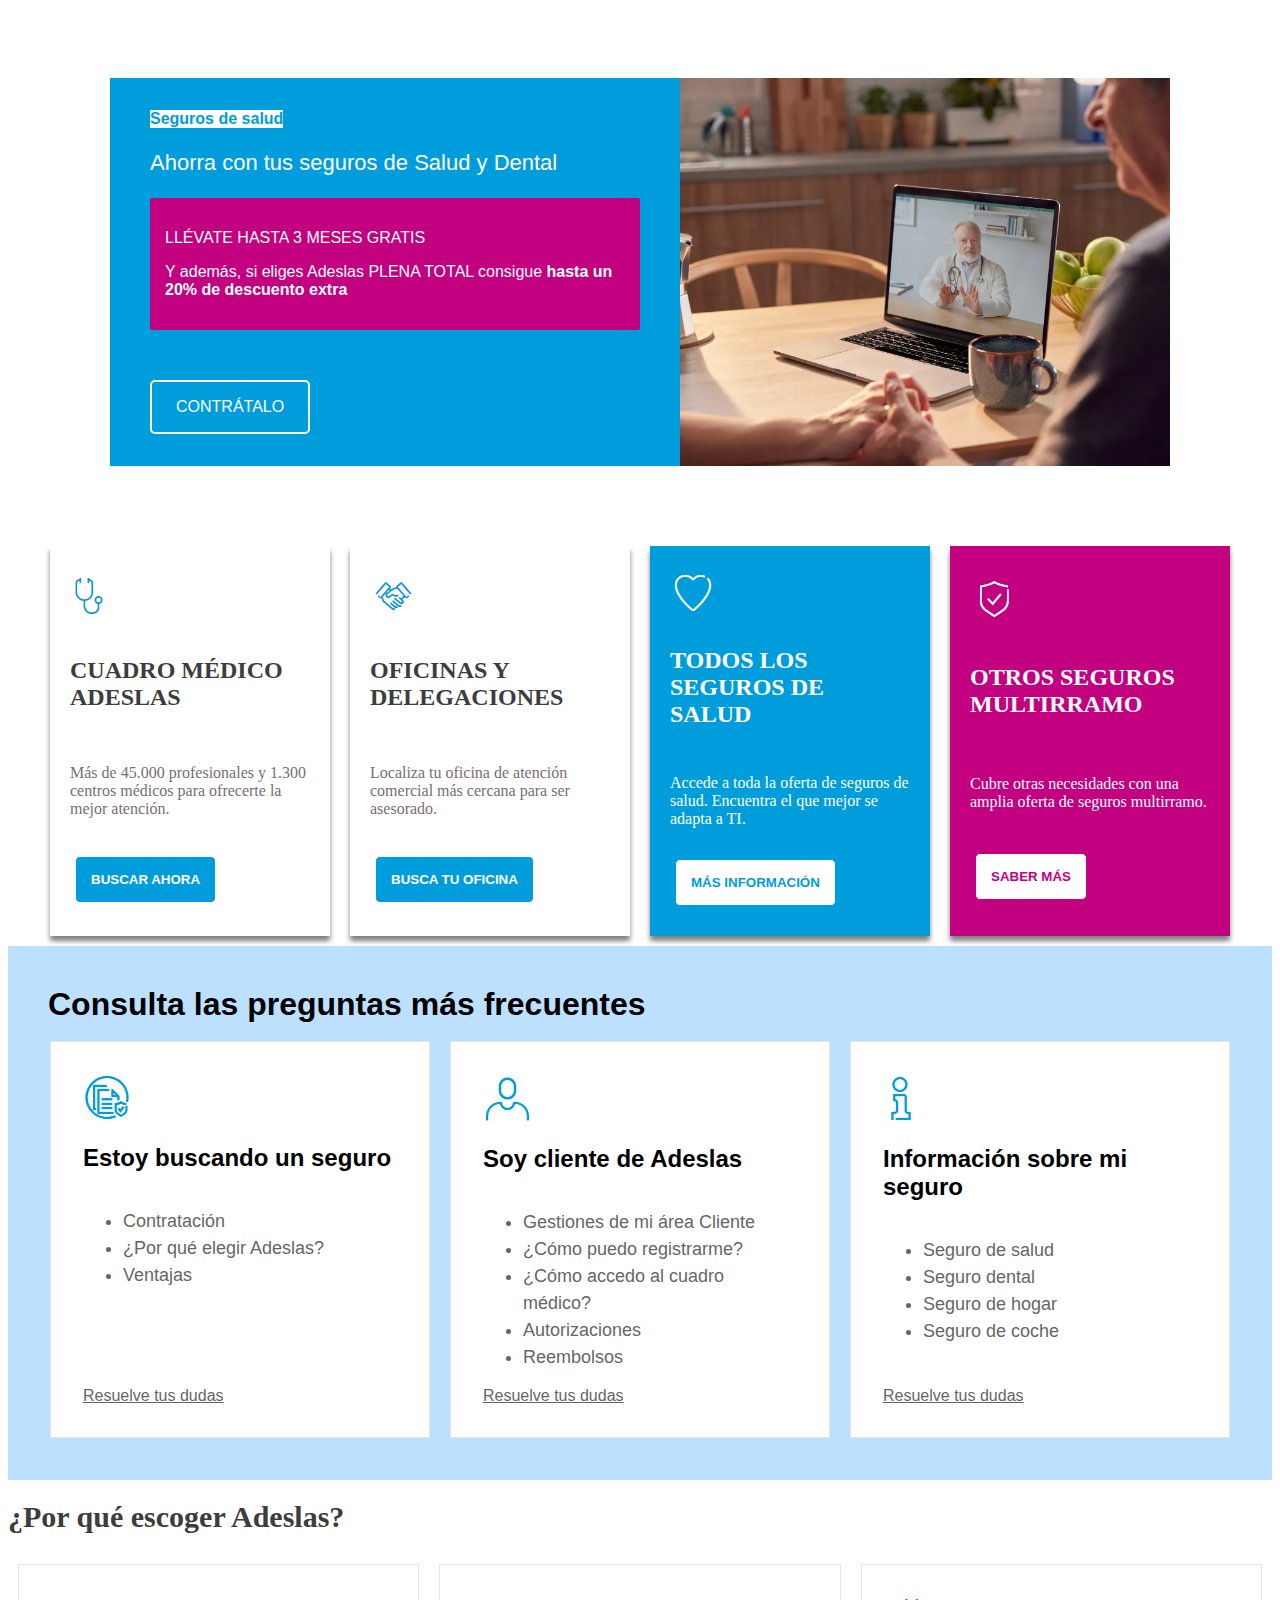
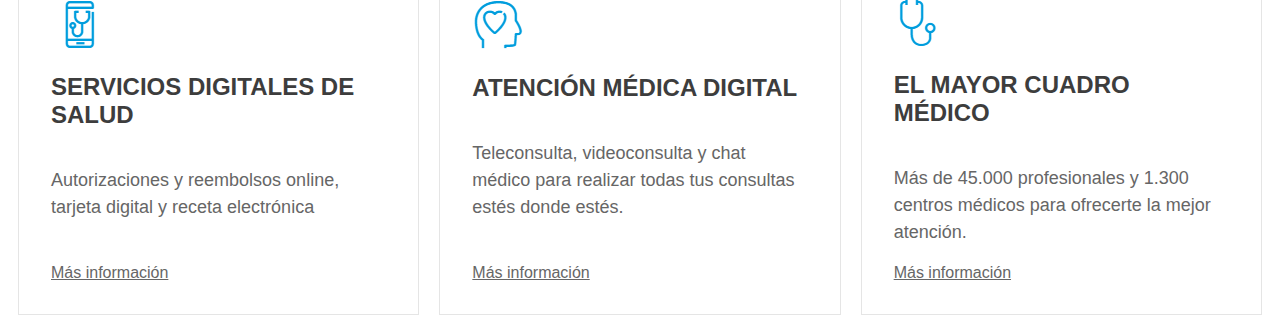
==== index.html @ 814f3ad1 "added slide made by Laura" ====
<!DOCTYPE html>
<html lang="en">
<head>
    <meta charset="UTF-8">
    <meta name="viewport" content="width=device-width, initial-scale=1.0">
    <link rel="stylesheet" href="/scss/main.css">
    <title>Services</title>
</head>
<body>

    <div class="c-promo">

        <div class="c-promo__content g--bg-base">
            <h1 class="c-promo__title g--bg-principal">Seguros de salud</h1>
            <p class="c-promo__subtitle">Ahorra con tus seguros de Salud y Dental</p>

            <div class="c-promo__text">
                <p>LLÉVATE HASTA 3 MESES GRATIS</p>
                <p>Y además, si eliges Adeslas PLENA TOTAL consigue <strong>hasta un 20% de descuento extra</strong></p>
            </div>

            <a href="" class="c-button g--bg--base">CONTRÁTALO</a>
        </div>

        <div class="c-promo__image">
            <img class="c-promo__image-img" src="./assets/adeslas.jpg" alt="Promoción" >
        </div>
    </div>

    <div class="l-flex l-flex--wrap l-flex--justify-content-center">
        <div class="c-card-service">
            <img class="c-card-service__img" src="images/nurse.png">
            <h2 class="c-card-service__title c-card-service__title--color-dark">CUADRO MÉDICO ADESLAS</h2>
            <p class="c-card-service__body c-card-service__body--color-dark">Más de 45.000 profesionales y 1.300 centros médicos para ofrecerte la mejor atención.</p>
            <button class="c-card-service__button c-card-service__button--backgroundColor-blue c-card-service__button--color-white">BUSCAR AHORA</button>
        </div>
        <div class="c-card-service">
            <img class="c-card-service__img" src="images/handshake.png">
            <h2 class="c-card-service__title c-card-service__title--color-dark">OFICINAS Y DELEGACIONES</h2>
            <p class="c-card-service__body c-card-service__body--color-dark">Localiza tu oficina de atención comercial más cercana para ser asesorado.</p>
            <button class="c-card-service__button c-card-service__button--backgroundColor-blue c-card-service__button--color-white">BUSCA TU OFICINA</button>
        </div>
        <div class="c-card-service c-card-service--backgoundColor-blue">
            <img class="c-card-service__img" src="images/heart.png">
            <h2 class="c-card-service__title c-card-service__title--color-white">TODOS LOS SEGUROS DE SALUD</h2>
            <p class="c-card-service__body c-card-service__body--color-white">Accede a toda la oferta de seguros de salud. Encuentra el que mejor se adapta a TI.</p>
            <button class="c-card-service__button c-card-service__button--backgroundColor-white c-card-service__button--color-blue">MÁS INFORMACIÓN</button>
        </div>
        <div class="c-card-service c-card-service--backgroundColor-pink">
            <img class="c-card-service__img" src="images/check.png">
            <h2 class="c-card-service__title c-card-service__title--color-white">OTROS SEGUROS MULTIRRAMO</h2>
            <p class="c-card-service__body c-card-service__body--color-white">Cubre otras necesidades con una amplia oferta de seguros multirramo.</p>
            <button class="c-card-service__button c-card-service__button--backgroundColor-white c-card-service__button--color-pink">SABER MÁS</button>
        </div>
    </div>

    <section class=" g--bg-color-blue  g--padding-9">

        <h1 class="c-title g--margin-3">Consulta las preguntas más frecuentes</h1>

        <div class="l-columns l-columns--3" >
            <div class="c-card">

                <div class="c-card__header">
                    <img class="c-img" src="./icons/icon-question1.png" alt="">
                    <h2 class="c-title">Estoy buscando un seguro</h2>
                </div>

                <div class="c-card__content">
                    <div>
                        <ul>
                            <li class="c-text">Contratación</li>
                            <li class="c-text">¿Por qué elegir Adeslas?</li>
                            <li class="c-text">Ventajas</li>
                        </ul>
                    </div>
                </div>

                <div class="c-card__footer">
                    <a href="" class="c-link">Resuelve tus dudas</a>
                </div>
            </div>

            <div class="c-card">

                <div class="c-card__header">
                    <img  class="c-img" src="./icons/icon-question2.png" alt="">
                    <h2 class="c-title">Soy cliente de Adeslas</h2>
                </div>

                <div class="c-card__content">
                    <div>
                        <ul>
                            <li class="c-text">Gestiones de mi área Cliente</li>
                            <li class="c-text">¿Cómo puedo registrarme?</li>
                            <li class="c-text">¿Cómo accedo al cuadro médico?</li>
                            <li class="c-text">Autorizaciones</li>
                            <li class="c-text">Reembolsos</li>
                        </ul>
                    </div>
                </div>

                <div class="c-card__footer">
                    <a href="" class="c-link">Resuelve tus dudas</a>
                </div>

            </div>

            <div class="c-card">

                <div class="c-card__header">
                    <img class="c-img" src="./icons/icon-question3.png" alt="">
                    <h2 class="c-title">Información sobre mi seguro</h2>
                </div>

                <div class="c-card__content">
                    <div>
                        <ul>
                            <li class="c-text">Seguro de salud</li>
                            <li class="c-text">Seguro dental</li>
                            <li class="c-text">Seguro de hogar</li>
                            <li class="c-text">Seguro de coche</li>
                        </ul>
                    </div>
                </div>

                <div class="c-card__footer">
                    <a href="" class="c-link">Resuelve tus dudas</a>
                </div>
            </div>
        </div>
    </section>
        <section>
            <h1 class="c-title--big g--title-color">¿Por qué escoger Adeslas?</h1>
            <div class="l-columns l-columns--3">
                <div class="c-card">
                    <div class="c-card__header">
                        <img src="./icons/1.png">
                        <h2 class="c-img g--text-uppercase g--title-color">Servicios digitales de salud</h2>
                    </div>
                    <div class="c-card__content">
                        <p class="c-text">Autorizaciones y reembolsos online, tarjeta digital y receta electrónica</p>
                    </div>
                    <div class="c-card__footer">
                        <a class="c-link">Más información</a>
                    </div>
                </div>

                <div class="c-card">
                    <div class="c-card__header">
                        <img src="./icons/2.png">
                        <h2 class="c-img g--text-uppercase g--title-color">ATENCIÓN MÉDICA DIGITAL</h2>
                    </div>
                    <div class="c-card__content">
                        <p class="c-text">Teleconsulta, videoconsulta y chat médico para realizar todas tus consultas estés donde estés.</p>
                    </div>
                    <div class="c-card__footer">
                        <a class="c-link">Más información</a>
                    </div>
                </div>


                <div class="c-card">
                    <div class="c-card__header">
                        <img src="./icons/3.png">
                        <h2 class="c-img g--text-uppercase g--title-color">EL MAYOR CUADRO MÉDICO</h2>
                    </div>
                    <div class="c-card__content">
                        <p class="c-text">Más de 45.000 profesionales y 1.300 centros médicos para ofrecerte la mejor atención.</p>
                    </div>
                    <div class="c-card__footer">
                        <a class="c-link">Más información</a>
                    </div>
                </div>
            </div>
        </section>
</body>
</html>
---- scss/main.css ----
:root {
  --color-pink: #c30080;
  --color-blue: #009ddd;
  --color-light: #ffffff;
  --color-azul: #009ddd;
  --color-blanco: #FFFFFF;
  --color-fucsia:#c30080;
  --color-text-body: #796e70;
  --color-text-title: #3d3d3d;
  --color-title-dark: #3d3d3d;
  --color-border-card: #778899;
  --color-text-dark: #666666;
  --color-blue-back: #bce0fd;
  --color-white: #FFFFFF;
  --font-stack: "Open Sans", sans-serif;
  --font-size-1: 18px;
  --font-size-2: 24px;
  --font-size-3: 30px;
}

.l-flex {
  display: flex;
}
.l-flex--direction-row {
  flex-direction: row;
}
.l-flex--direction-colum {
  flex-direction: column;
}
.l-flex--wrap {
  flex-wrap: wrap;
}
.l-flex--justify-content-start {
  justify-content: flex-start;
}
.l-flex--justify-content-end {
  justify-content: flex-end;
}
.l-flex--justify-content-center {
  justify-content: center;
}
.l-flex--justify-content-space-between {
  justify-content: space-between;
}
.l-flex--justify-content-space-around {
  justify-content: space-around;
}
.l-flex--justify-content-space-evenly {
  justify-content: space-evenly;
}
.l-flex--align-content-start {
  align-content: flex-start;
}
.l-flex--align-content-end {
  align-content: flex-end;
}
.l-flex--align-content-center {
  align-content: center;
}
.l-flex--align-content-stretch {
  align-content: stretch;
}
.l-flex--align-content-space-between {
  align-content: space-between;
}
.l-flex--align-content-space-around {
  align-content: space-around;
}
.l-flex--align-items-start {
  align-items: self-start;
}
.l-flex--align-items-end {
  align-items: flex-end;
}
.l-flex--align-items-center {
  align-items: center;
}
.l-flex--align-items-stretch {
  align-items: stretch;
}
.l-flex--align-items-baseline {
  align-items: baseline;
}

.l-card {
  font-family: Arial, Helvetica, sans-serif;
  display: flex;
  flex-direction: row;
  align-items: center;
}

.l-columns {
  display: grid;
  grid-template-columns: repeat(1, 1fr);
}
.l-columns--1 {
  grid-template-columns: repeat(1, 1fr);
}
.l-columns--2 {
  grid-template-columns: repeat(2, 1fr);
}
.l-columns--3 {
  grid-template-columns: repeat(3, 1fr);
}
.l-columns--4 {
  grid-template-columns: repeat(4, 1fr);
}

.l-position-fixed {
  position: fixed;
}

.l-position-absolute {
  position: absolute;
}

.l-position-sticky {
  position: sticky;
}

.l-position-relative {
  position: relative;
}

.c-card-service {
  display: grid;
  align-items: center;
  border: 1px var(--color-border-card);
  box-shadow: 0px 5px 5px 0px rgba(0, 0, 0, 0.5);
  width: 240px;
  height: 350px;
  margin: 10px;
  padding: 20px;
}
.c-card-service--backgoundColor-blue {
  background-color: var(--color-blue);
}
.c-card-service--backgoundColor-blue {
  background-color: var(--color-blue);
}
.c-card-service--backgroundColor-pink {
  background-color: var(--color-pink);
}
.c-card-service__title {
  font-weight: bold;
  color: var(--color-text-title);
}
.c-card-service__title--color-dark {
  color: var(--color-text-title);
}
.c-card-service__body {
  color: var(--color-text-body);
}
.c-card-service__body--color-dark {
  color: var(--color-text-body);
}
.c-card-service__title--color-white {
  color: var(--color-light);
}
.c-card-service__body--color-white {
  color: var(--color-light);
}
.c-card-service__button {
  width: fit-content;
  font-weight: bold;
  padding: 15px;
  margin: 5px;
  border-radius: 5px;
  border: 1px solid;
}
.c-card-service__button:hover {
  cursor: pointer;
}
.c-card-service__button--backgroundColor-blue {
  background-color: var(--color-blue);
}
.c-card-service__button--backgroundColor-white {
  background-color: var(--color-light);
}
.c-card-service__button--color-white {
  color: var(--color-light);
}
.c-card-service__button--color-blue {
  color: var(--color-blue);
}
.c-card-service__button--color-blue:hover {
  background-color: var(--color-blue);
  color: var(--color-light);
  border-color: var(--color-light);
}
.c-card-service__button--color-pink {
  color: var(--color-pink);
}
.c-card-service__button--color-pink:hover {
  background-color: var(--color-pink);
  color: var(--color-light);
  border-color: var(--color-light);
}

.c-card {
  background-color: var(--color-white);
  font-family: var(--font-stack);
  border: rgba(0, 0, 0, 0.1) solid 1px;
  padding: 32px;
  margin: 10px;
  display: grid;
  grid-template-rows: auto 1fr auto;
}

.c-link {
  text-decoration: underline;
  color: var(--color-text-dark);
}

.c-text {
  color: var(--color-text-dark);
  font-size: var(--font-size-1);
  line-height: 1.5;
}

.c-title {
  font-family: var(--font-stack);
}
.c-title--big {
  font-size: var(--font-size-3);
}

.c-promo {
  font-family: "Roboto", sans-serif;
  display: flex;
  max-width: 1200px;
  padding: 70px;
  margin: 0 auto;
  font-size: 16px;
  box-sizing: border-box;
}
.c-promo__content {
  flex: 1;
  padding: 32px 40px;
  color: var(--color-blanco);
}
.c-promo__title {
  font-size: 16px;
  color: var(--color-azul);
  margin-top: 0;
  width: fit-content;
}
.c-promo__subtitle {
  font-size: 22px;
}
.c-promo__text {
  background-color: #c30080;
  padding: 15px;
  border-radius: 2px;
  margin-bottom: 50px;
  width: fit-content;
}
.c-promo__image {
  flex: 1;
}
.c-promo__image-img {
  max-width: 100%;
  height: 100%;
  object-fit: cover;
}

.c-button {
  padding: 16px 24px;
  border-radius: 5px;
  text-decoration: none;
  display: inline-block;
  width: fit-content;
  border: 2px solid var(--color-blanco);
  color: var(--color-blanco);
}
.c-button:hover {
  background-color: var(--color-blanco);
  color: var(--color-azul);
}

.g--padding-0 {
  padding: 0px;
}

.g--padding-1 {
  padding: 4px;
}

.g--padding-2 {
  padding: 6x;
}

.g--padding-3 {
  padding: 8px;
}

.g--padding-4 {
  padding: 10px;
}

.g--padding-5 {
  padding: 12px;
}

.g--padding-6 {
  padding: 16px;
}

.g--padding-7 {
  padding: 20px;
}

.g--padding-8 {
  padding: 24px;
}

.g--padding-9 {
  padding: 32px;
}

.g--padding-10 {
  padding: 40px;
}

.g--padding-11 {
  padding: 48px;
}

.g--padding-12 {
  padding: 64px;
}

.g--padding-13 {
  padding: 80px;
}

.g--padding-14 {
  padding: 96px;
}

.g--padding-15 {
  padding: 128px;
}

.g--padding-16 {
  padding: 160px;
}

.g--padding-17 {
  padding: 192px;
}

.g--padding-18 {
  padding: 224px;
}

.g--padding-19 {
  padding: 256px;
}

.g--padding-20 {
  padding: 320px;
}

.g--padding-21 {
  padding: 480px;
}

.g--padding-22 {
  padding: 640px;
}

.g--padding-vertical-0 {
  padding-top: 0px;
  padding-bottom: 0px;
}

.g--padding-vertical-1 {
  padding-top: 4px;
  padding-bottom: 4px;
}

.g--padding-vertical-2 {
  padding-top: 6x;
  padding-bottom: 6x;
}

.g--padding-vertical-3 {
  padding-top: 8px;
  padding-bottom: 8px;
}

.g--padding-vertical-4 {
  padding-top: 10px;
  padding-bottom: 10px;
}

.g--padding-vertical-5 {
  padding-top: 12px;
  padding-bottom: 12px;
}

.g--padding-vertical-6 {
  padding-top: 16px;
  padding-bottom: 16px;
}

.g--padding-vertical-7 {
  padding-top: 20px;
  padding-bottom: 20px;
}

.g--padding-vertical-8 {
  padding-top: 24px;
  padding-bottom: 24px;
}

.g--padding-vertical-9 {
  padding-top: 32px;
  padding-bottom: 32px;
}

.g--padding-vertical-10 {
  padding-top: 40px;
  padding-bottom: 40px;
}

.g--padding-vertical-11 {
  padding-top: 48px;
  padding-bottom: 48px;
}

.g--padding-vertical-12 {
  padding-top: 64px;
  padding-bottom: 64px;
}

.g--padding-vertical-13 {
  padding-top: 80px;
  padding-bottom: 80px;
}

.g--padding-vertical-14 {
  padding-top: 96px;
  padding-bottom: 96px;
}

.g--padding-vertical-15 {
  padding-top: 128px;
  padding-bottom: 128px;
}

.g--padding-vertical-16 {
  padding-top: 160px;
  padding-bottom: 160px;
}

.g--padding-vertical-17 {
  padding-top: 192px;
  padding-bottom: 192px;
}

.g--padding-vertical-18 {
  padding-top: 224px;
  padding-bottom: 224px;
}

.g--padding-vertical-19 {
  padding-top: 256px;
  padding-bottom: 256px;
}

.g--padding-vertical-20 {
  padding-top: 320px;
  padding-bottom: 320px;
}

.g--padding-vertical-21 {
  padding-top: 480px;
  padding-bottom: 480px;
}

.g--padding-vertical-22 {
  padding-top: 640px;
  padding-bottom: 640px;
}

.g--padding-horizontal-0 {
  padding-left: 0px;
  padding-right: 0px;
}

.g--padding-horizontal-1 {
  padding-left: 4px;
  padding-right: 4px;
}

.g--padding-horizontal-2 {
  padding-left: 6x;
  padding-right: 6x;
}

.g--padding-horizontal-3 {
  padding-left: 8px;
  padding-right: 8px;
}

.g--padding-horizontal-4 {
  padding-left: 10px;
  padding-right: 10px;
}

.g--padding-horizontal-5 {
  padding-left: 12px;
  padding-right: 12px;
}

.g--padding-horizontal-6 {
  padding-left: 16px;
  padding-right: 16px;
}

.g--padding-horizontal-7 {
  padding-left: 20px;
  padding-right: 20px;
}

.g--padding-horizontal-8 {
  padding-left: 24px;
  padding-right: 24px;
}

.g--padding-horizontal-9 {
  padding-left: 32px;
  padding-right: 32px;
}

.g--padding-horizontal-10 {
  padding-left: 40px;
  padding-right: 40px;
}

.g--padding-horizontal-11 {
  padding-left: 48px;
  padding-right: 48px;
}

.g--padding-horizontal-12 {
  padding-left: 64px;
  padding-right: 64px;
}

.g--padding-horizontal-13 {
  padding-left: 80px;
  padding-right: 80px;
}

.g--padding-horizontal-14 {
  padding-left: 96px;
  padding-right: 96px;
}

.g--padding-horizontal-15 {
  padding-left: 128px;
  padding-right: 128px;
}

.g--padding-horizontal-16 {
  padding-left: 160px;
  padding-right: 160px;
}

.g--padding-horizontal-17 {
  padding-left: 192px;
  padding-right: 192px;
}

.g--padding-horizontal-18 {
  padding-left: 224px;
  padding-right: 224px;
}

.g--padding-horizontal-19 {
  padding-left: 256px;
  padding-right: 256px;
}

.g--padding-horizontal-20 {
  padding-left: 320px;
  padding-right: 320px;
}

.g--padding-horizontal-21 {
  padding-left: 480px;
  padding-right: 480px;
}

.g--padding-horizontal-22 {
  padding-left: 640px;
  padding-right: 640px;
}

.g--padding-left-0 {
  padding-left: 0px;
}

.g--padding-left-1 {
  padding-left: 4px;
}

.g--padding-left-2 {
  padding-left: 6x;
}

.g--padding-left-3 {
  padding-left: 8px;
}

.g--padding-left-4 {
  padding-left: 10px;
}

.g--padding-left-5 {
  padding-left: 12px;
}

.g--padding-left-6 {
  padding-left: 16px;
}

.g--padding-left-7 {
  padding-left: 20px;
}

.g--padding-left-8 {
  padding-left: 24px;
}

.g--padding-left-9 {
  padding-left: 32px;
}

.g--padding-left-10 {
  padding-left: 40px;
}

.g--padding-left-11 {
  padding-left: 48px;
}

.g--padding-left-12 {
  padding-left: 64px;
}

.g--padding-left-13 {
  padding-left: 80px;
}

.g--padding-left-14 {
  padding-left: 96px;
}

.g--padding-left-15 {
  padding-left: 128px;
}

.g--padding-left-16 {
  padding-left: 160px;
}

.g--padding-left-17 {
  padding-left: 192px;
}

.g--padding-left-18 {
  padding-left: 224px;
}

.g--padding-left-19 {
  padding-left: 256px;
}

.g--padding-left-20 {
  padding-left: 320px;
}

.g--padding-left-21 {
  padding-left: 480px;
}

.g--padding-left-22 {
  padding-left: 640px;
}

.g--padding-right-0 {
  padding-right: 0px;
}

.g--padding-right-1 {
  padding-right: 4px;
}

.g--padding-right-2 {
  padding-right: 6x;
}

.g--padding-right-3 {
  padding-right: 8px;
}

.g--padding-right-4 {
  padding-right: 10px;
}

.g--padding-right-5 {
  padding-right: 12px;
}

.g--padding-right-6 {
  padding-right: 16px;
}

.g--padding-right-7 {
  padding-right: 20px;
}

.g--padding-right-8 {
  padding-right: 24px;
}

.g--padding-right-9 {
  padding-right: 32px;
}

.g--padding-right-10 {
  padding-right: 40px;
}

.g--padding-right-11 {
  padding-right: 48px;
}

.g--padding-right-12 {
  padding-right: 64px;
}

.g--padding-right-13 {
  padding-right: 80px;
}

.g--padding-right-14 {
  padding-right: 96px;
}

.g--padding-right-15 {
  padding-right: 128px;
}

.g--padding-right-16 {
  padding-right: 160px;
}

.g--padding-right-17 {
  padding-right: 192px;
}

.g--padding-right-18 {
  padding-right: 224px;
}

.g--padding-right-19 {
  padding-right: 256px;
}

.g--padding-right-20 {
  padding-right: 320px;
}

.g--padding-right-21 {
  padding-right: 480px;
}

.g--padding-right-22 {
  padding-right: 640px;
}

.g--padding-top-0 {
  padding-top: 0px;
}

.g--padding-top-1 {
  padding-top: 4px;
}

.g--padding-top-2 {
  padding-top: 6x;
}

.g--padding-top-3 {
  padding-top: 8px;
}

.g--padding-top-4 {
  padding-top: 10px;
}

.g--padding-top-5 {
  padding-top: 12px;
}

.g--padding-top-6 {
  padding-top: 16px;
}

.g--padding-top-7 {
  padding-top: 20px;
}

.g--padding-top-8 {
  padding-top: 24px;
}

.g--padding-top-9 {
  padding-top: 32px;
}

.g--padding-top-10 {
  padding-top: 40px;
}

.g--padding-top-11 {
  padding-top: 48px;
}

.g--padding-top-12 {
  padding-top: 64px;
}

.g--padding-top-13 {
  padding-top: 80px;
}

.g--padding-top-14 {
  padding-top: 96px;
}

.g--padding-top-15 {
  padding-top: 128px;
}

.g--padding-top-16 {
  padding-top: 160px;
}

.g--padding-top-17 {
  padding-top: 192px;
}

.g--padding-top-18 {
  padding-top: 224px;
}

.g--padding-top-19 {
  padding-top: 256px;
}

.g--padding-top-20 {
  padding-top: 320px;
}

.g--padding-top-21 {
  padding-top: 480px;
}

.g--padding-top-22 {
  padding-top: 640px;
}

.g--padding-bottom-0 {
  padding-bottom: 0px;
}

.g--padding-bottom-1 {
  padding-bottom: 4px;
}

.g--padding-bottom-2 {
  padding-bottom: 6x;
}

.g--padding-bottom-3 {
  padding-bottom: 8px;
}

.g--padding-bottom-4 {
  padding-bottom: 10px;
}

.g--padding-bottom-5 {
  padding-bottom: 12px;
}

.g--padding-bottom-6 {
  padding-bottom: 16px;
}

.g--padding-bottom-7 {
  padding-bottom: 20px;
}

.g--padding-bottom-8 {
  padding-bottom: 24px;
}

.g--padding-bottom-9 {
  padding-bottom: 32px;
}

.g--padding-bottom-10 {
  padding-bottom: 40px;
}

.g--padding-bottom-11 {
  padding-bottom: 48px;
}

.g--padding-bottom-12 {
  padding-bottom: 64px;
}

.g--padding-bottom-13 {
  padding-bottom: 80px;
}

.g--padding-bottom-14 {
  padding-bottom: 96px;
}

.g--padding-bottom-15 {
  padding-bottom: 128px;
}

.g--padding-bottom-16 {
  padding-bottom: 160px;
}

.g--padding-bottom-17 {
  padding-bottom: 192px;
}

.g--padding-bottom-18 {
  padding-bottom: 224px;
}

.g--padding-bottom-19 {
  padding-bottom: 256px;
}

.g--padding-bottom-20 {
  padding-bottom: 320px;
}

.g--padding-bottom-21 {
  padding-bottom: 480px;
}

.g--padding-bottom-22 {
  padding-bottom: 640px;
}

.g-margin-0 {
  margin: 0;
}

.g-margin-auto {
  margin: auto;
}

.g-margin-top-auto {
  margin-top: auto;
}

.g-margin-botton-auto {
  margin-bottom: auto;
}

.g-margin-left-auto {
  margin-left: auto;
}

.g-margin-rigth-auto {
  margin-right: auto;
}

.g--margin-0 {
  margin: 0px;
}

.g--margin-1 {
  margin: 4px;
}

.g--margin-2 {
  margin: 6x;
}

.g--margin-3 {
  margin: 8px;
}

.g--margin-4 {
  margin: 10px;
}

.g--margin-5 {
  margin: 12px;
}

.g--margin-6 {
  margin: 16px;
}

.g--margin-7 {
  margin: 20px;
}

.g--margin-8 {
  margin: 24px;
}

.g--margin-9 {
  margin: 32px;
}

.g--margin-10 {
  margin: 40px;
}

.g--margin-11 {
  margin: 48px;
}

.g--margin-12 {
  margin: 64px;
}

.g--margin-13 {
  margin: 80px;
}

.g--margin-14 {
  margin: 96px;
}

.g--margin-15 {
  margin: 128px;
}

.g--margin-16 {
  margin: 160px;
}

.g--margin-17 {
  margin: 192px;
}

.g--margin-18 {
  margin: 224px;
}

.g--margin-19 {
  margin: 256px;
}

.g--margin-20 {
  margin: 320px;
}

.g--margin-21 {
  margin: 480px;
}

.g--margin-22 {
  margin: 640px;
}

.g--margin-vertical-0 {
  margin-top: 0px;
  margin-bottom: 0px;
}

.g--margin-vertical-1 {
  margin-top: 4px;
  margin-bottom: 4px;
}

.g--margin-vertical-2 {
  margin-top: 6x;
  margin-bottom: 6x;
}

.g--margin-vertical-3 {
  margin-top: 8px;
  margin-bottom: 8px;
}

.g--margin-vertical-4 {
  margin-top: 10px;
  margin-bottom: 10px;
}

.g--margin-vertical-5 {
  margin-top: 12px;
  margin-bottom: 12px;
}

.g--margin-vertical-6 {
  margin-top: 16px;
  margin-bottom: 16px;
}

.g--margin-vertical-7 {
  margin-top: 20px;
  margin-bottom: 20px;
}

.g--margin-vertical-8 {
  margin-top: 24px;
  margin-bottom: 24px;
}

.g--margin-vertical-9 {
  margin-top: 32px;
  margin-bottom: 32px;
}

.g--margin-vertical-10 {
  margin-top: 40px;
  margin-bottom: 40px;
}

.g--margin-vertical-11 {
  margin-top: 48px;
  margin-bottom: 48px;
}

.g--margin-vertical-12 {
  margin-top: 64px;
  margin-bottom: 64px;
}

.g--margin-vertical-13 {
  margin-top: 80px;
  margin-bottom: 80px;
}

.g--margin-vertical-14 {
  margin-top: 96px;
  margin-bottom: 96px;
}

.g--margin-vertical-15 {
  margin-top: 128px;
  margin-bottom: 128px;
}

.g--margin-vertical-16 {
  margin-top: 160px;
  margin-bottom: 160px;
}

.g--margin-vertical-17 {
  margin-top: 192px;
  margin-bottom: 192px;
}

.g--margin-vertical-18 {
  margin-top: 224px;
  margin-bottom: 224px;
}

.g--margin-vertical-19 {
  margin-top: 256px;
  margin-bottom: 256px;
}

.g--margin-vertical-20 {
  margin-top: 320px;
  margin-bottom: 320px;
}

.g--margin-vertical-21 {
  margin-top: 480px;
  margin-bottom: 480px;
}

.g--margin-vertical-22 {
  margin-top: 640px;
  margin-bottom: 640px;
}

.g--margin-horizontal-0 {
  margin-left: 0px;
  margin-right: 0px;
}

.g--margin-horizontal-1 {
  margin-left: 4px;
  margin-right: 4px;
}

.g--margin-horizontal-2 {
  margin-left: 6x;
  margin-right: 6x;
}

.g--margin-horizontal-3 {
  margin-left: 8px;
  margin-right: 8px;
}

.g--margin-horizontal-4 {
  margin-left: 10px;
  margin-right: 10px;
}

.g--margin-horizontal-5 {
  margin-left: 12px;
  margin-right: 12px;
}

.g--margin-horizontal-6 {
  margin-left: 16px;
  margin-right: 16px;
}

.g--margin-horizontal-7 {
  margin-left: 20px;
  margin-right: 20px;
}

.g--margin-horizontal-8 {
  margin-left: 24px;
  margin-right: 24px;
}

.g--margin-horizontal-9 {
  margin-left: 32px;
  margin-right: 32px;
}

.g--margin-horizontal-10 {
  margin-left: 40px;
  margin-right: 40px;
}

.g--margin-horizontal-11 {
  margin-left: 48px;
  margin-right: 48px;
}

.g--margin-horizontal-12 {
  margin-left: 64px;
  margin-right: 64px;
}

.g--margin-horizontal-13 {
  margin-left: 80px;
  margin-right: 80px;
}

.g--margin-horizontal-14 {
  margin-left: 96px;
  margin-right: 96px;
}

.g--margin-horizontal-15 {
  margin-left: 128px;
  margin-right: 128px;
}

.g--margin-horizontal-16 {
  margin-left: 160px;
  margin-right: 160px;
}

.g--margin-horizontal-17 {
  margin-left: 192px;
  margin-right: 192px;
}

.g--margin-horizontal-18 {
  margin-left: 224px;
  margin-right: 224px;
}

.g--margin-horizontal-19 {
  margin-left: 256px;
  margin-right: 256px;
}

.g--margin-horizontal-20 {
  margin-left: 320px;
  margin-right: 320px;
}

.g--margin-horizontal-21 {
  margin-left: 480px;
  margin-right: 480px;
}

.g--margin-horizontal-22 {
  margin-left: 640px;
  margin-right: 640px;
}

.g--margin-left-0 {
  margin-left: 0px;
}

.g--margin-left-1 {
  margin-left: 4px;
}

.g--margin-left-2 {
  margin-left: 6x;
}

.g--margin-left-3 {
  margin-left: 8px;
}

.g--margin-left-4 {
  margin-left: 10px;
}

.g--margin-left-5 {
  margin-left: 12px;
}

.g--margin-left-6 {
  margin-left: 16px;
}

.g--margin-left-7 {
  margin-left: 20px;
}

.g--margin-left-8 {
  margin-left: 24px;
}

.g--margin-left-9 {
  margin-left: 32px;
}

.g--margin-left-10 {
  margin-left: 40px;
}

.g--margin-left-11 {
  margin-left: 48px;
}

.g--margin-left-12 {
  margin-left: 64px;
}

.g--margin-left-13 {
  margin-left: 80px;
}

.g--margin-left-14 {
  margin-left: 96px;
}

.g--margin-left-15 {
  margin-left: 128px;
}

.g--margin-left-16 {
  margin-left: 160px;
}

.g--margin-left-17 {
  margin-left: 192px;
}

.g--margin-left-18 {
  margin-left: 224px;
}

.g--margin-left-19 {
  margin-left: 256px;
}

.g--margin-left-20 {
  margin-left: 320px;
}

.g--margin-left-21 {
  margin-left: 480px;
}

.g--margin-left-22 {
  margin-left: 640px;
}

.g--margin-right-0 {
  margin-right: 0px;
}

.g--margin-right-1 {
  margin-right: 4px;
}

.g--margin-right-2 {
  margin-right: 6x;
}

.g--margin-right-3 {
  margin-right: 8px;
}

.g--margin-right-4 {
  margin-right: 10px;
}

.g--margin-right-5 {
  margin-right: 12px;
}

.g--margin-right-6 {
  margin-right: 16px;
}

.g--margin-right-7 {
  margin-right: 20px;
}

.g--margin-right-8 {
  margin-right: 24px;
}

.g--margin-right-9 {
  margin-right: 32px;
}

.g--margin-right-10 {
  margin-right: 40px;
}

.g--margin-right-11 {
  margin-right: 48px;
}

.g--margin-right-12 {
  margin-right: 64px;
}

.g--margin-right-13 {
  margin-right: 80px;
}

.g--margin-right-14 {
  margin-right: 96px;
}

.g--margin-right-15 {
  margin-right: 128px;
}

.g--margin-right-16 {
  margin-right: 160px;
}

.g--margin-right-17 {
  margin-right: 192px;
}

.g--margin-right-18 {
  margin-right: 224px;
}

.g--margin-right-19 {
  margin-right: 256px;
}

.g--margin-right-20 {
  margin-right: 320px;
}

.g--margin-right-21 {
  margin-right: 480px;
}

.g--margin-right-22 {
  margin-right: 640px;
}

.g--margin-top-0 {
  margin-top: 0px;
}

.g--margin-top-1 {
  margin-top: 4px;
}

.g--margin-top-2 {
  margin-top: 6x;
}

.g--margin-top-3 {
  margin-top: 8px;
}

.g--margin-top-4 {
  margin-top: 10px;
}

.g--margin-top-5 {
  margin-top: 12px;
}

.g--margin-top-6 {
  margin-top: 16px;
}

.g--margin-top-7 {
  margin-top: 20px;
}

.g--margin-top-8 {
  margin-top: 24px;
}

.g--margin-top-9 {
  margin-top: 32px;
}

.g--margin-top-10 {
  margin-top: 40px;
}

.g--margin-top-11 {
  margin-top: 48px;
}

.g--margin-top-12 {
  margin-top: 64px;
}

.g--margin-top-13 {
  margin-top: 80px;
}

.g--margin-top-14 {
  margin-top: 96px;
}

.g--margin-top-15 {
  margin-top: 128px;
}

.g--margin-top-16 {
  margin-top: 160px;
}

.g--margin-top-17 {
  margin-top: 192px;
}

.g--margin-top-18 {
  margin-top: 224px;
}

.g--margin-top-19 {
  margin-top: 256px;
}

.g--margin-top-20 {
  margin-top: 320px;
}

.g--margin-top-21 {
  margin-top: 480px;
}

.g--margin-top-22 {
  margin-top: 640px;
}

.g--margin-bottom-0 {
  margin-bottom: 0px;
}

.g--margin-bottom-1 {
  margin-bottom: 4px;
}

.g--margin-bottom-2 {
  margin-bottom: 6x;
}

.g--margin-bottom-3 {
  margin-bottom: 8px;
}

.g--margin-bottom-4 {
  margin-bottom: 10px;
}

.g--margin-bottom-5 {
  margin-bottom: 12px;
}

.g--margin-bottom-6 {
  margin-bottom: 16px;
}

.g--margin-bottom-7 {
  margin-bottom: 20px;
}

.g--margin-bottom-8 {
  margin-bottom: 24px;
}

.g--margin-bottom-9 {
  margin-bottom: 32px;
}

.g--margin-bottom-10 {
  margin-bottom: 40px;
}

.g--margin-bottom-11 {
  margin-bottom: 48px;
}

.g--margin-bottom-12 {
  margin-bottom: 64px;
}

.g--margin-bottom-13 {
  margin-bottom: 80px;
}

.g--margin-bottom-14 {
  margin-bottom: 96px;
}

.g--margin-bottom-15 {
  margin-bottom: 128px;
}

.g--margin-bottom-16 {
  margin-bottom: 160px;
}

.g--margin-bottom-17 {
  margin-bottom: 192px;
}

.g--margin-bottom-18 {
  margin-bottom: 224px;
}

.g--margin-bottom-19 {
  margin-bottom: 256px;
}

.g--margin-bottom-20 {
  margin-bottom: 320px;
}

.g--margin-bottom-21 {
  margin-bottom: 480px;
}

.g--margin-bottom-22 {
  margin-bottom: 640px;
}

.g--bg-color-blue {
  background-color: var(--color-blue-back);
}

.g--text-uppercase {
  text-transform: uppercase;
}

.g--title-color {
  color: #3d3d3d;
}

.g--bg-base {
  background-color: var(--color-azul);
}

.g--bg-principal {
  background-color: var(--color-blanco);
}

/*# sourceMappingURL=main.css.map */
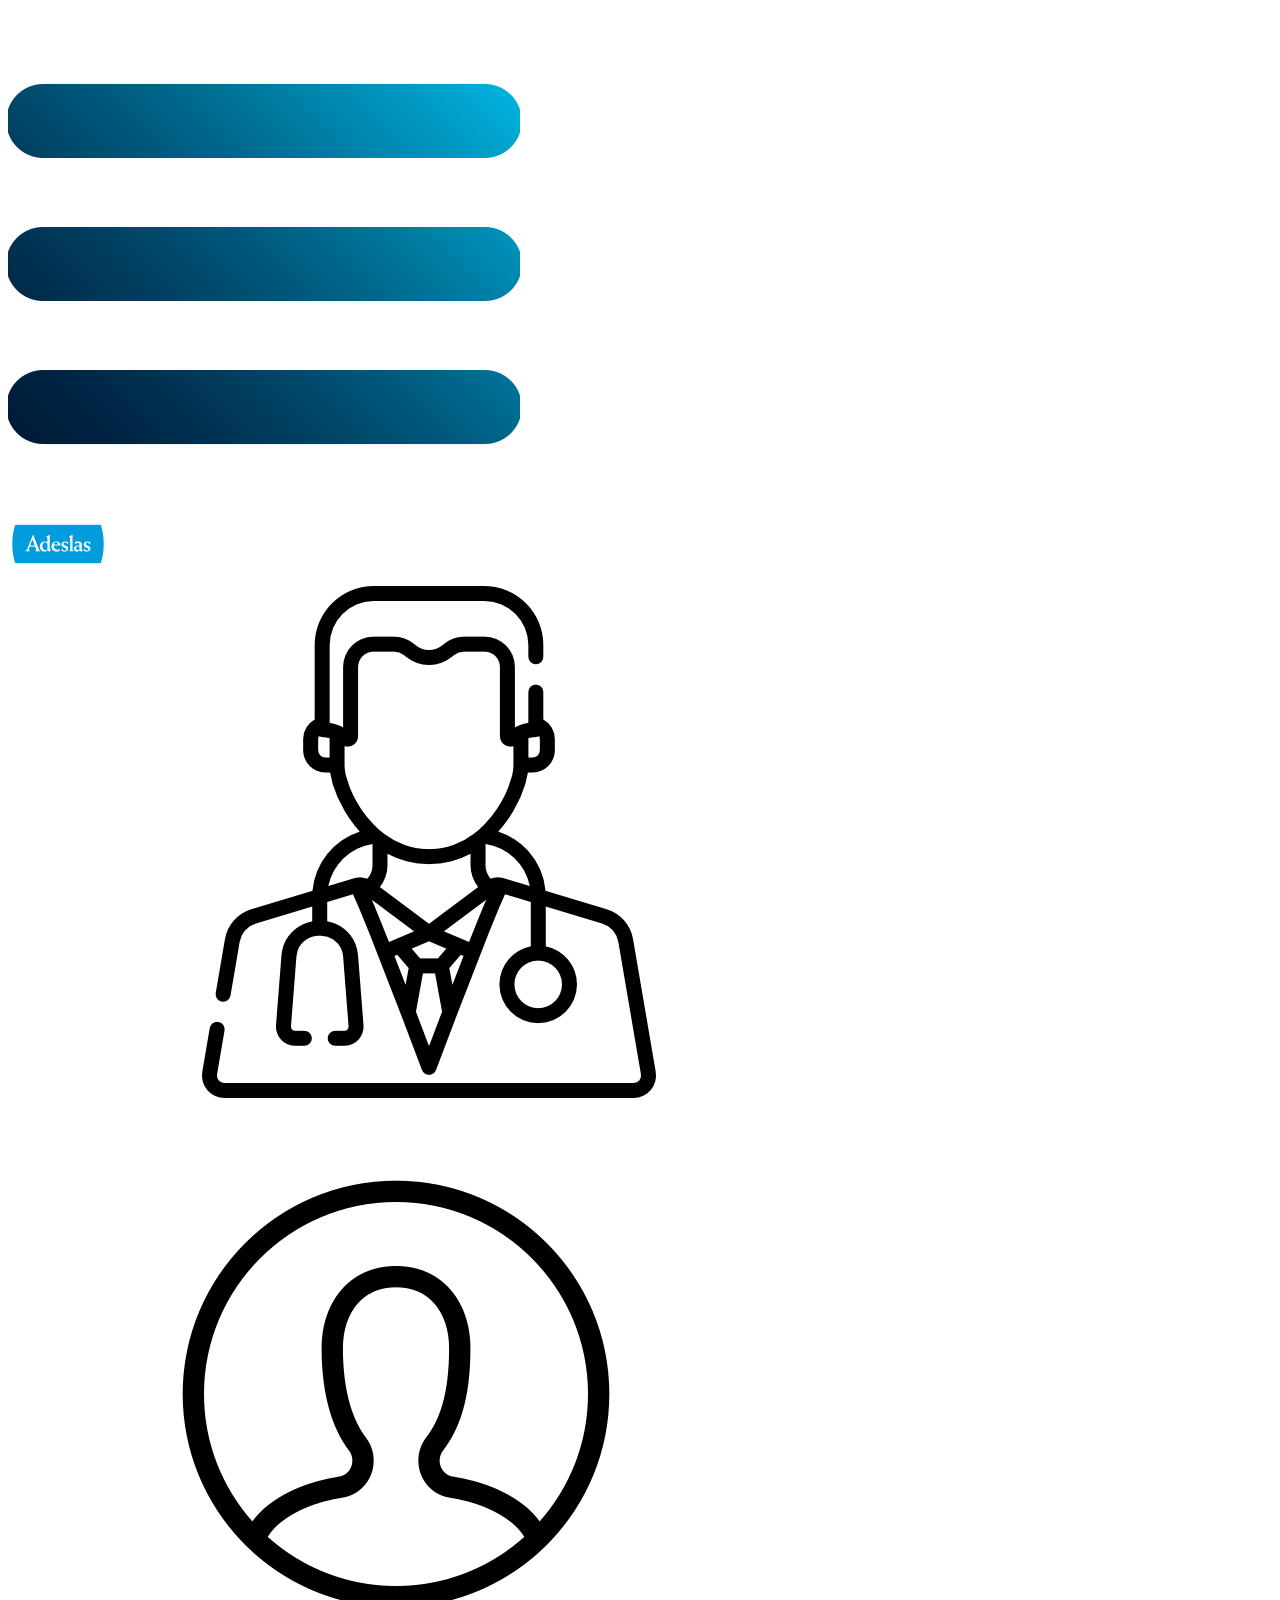
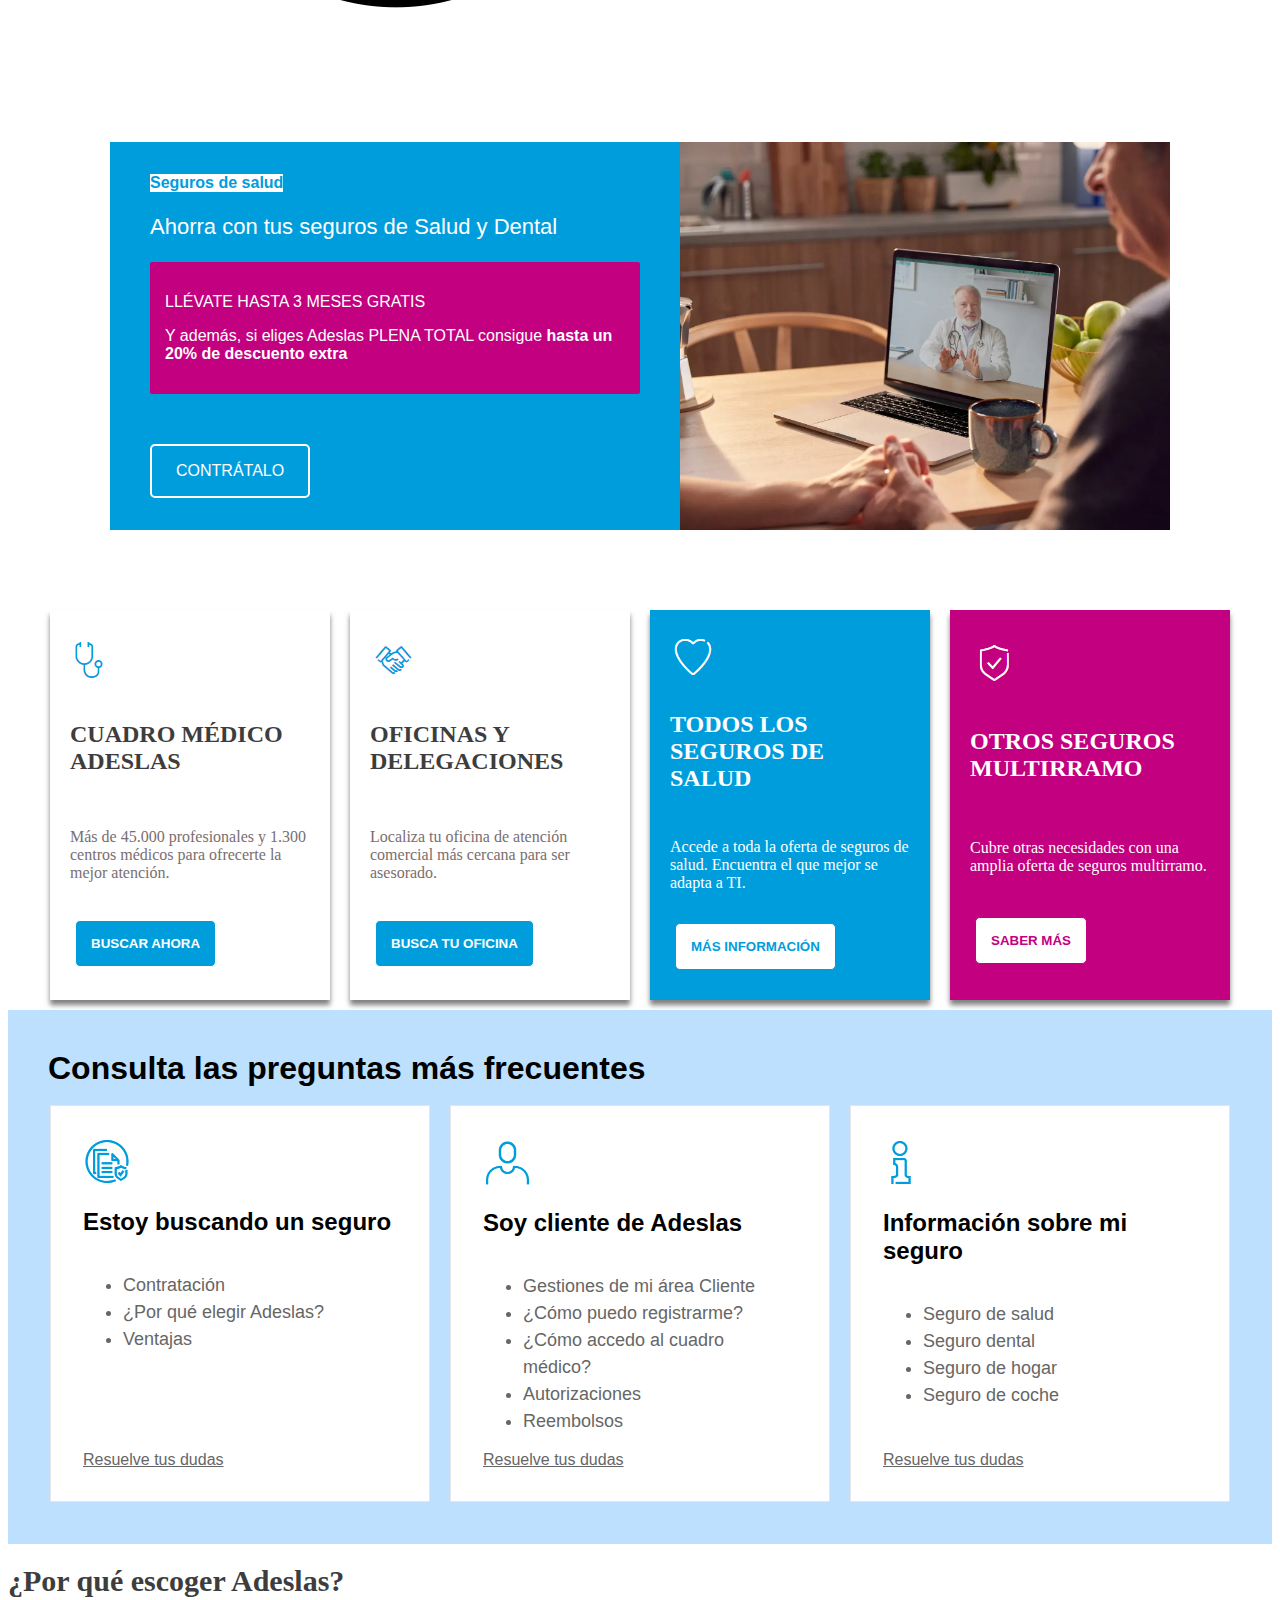
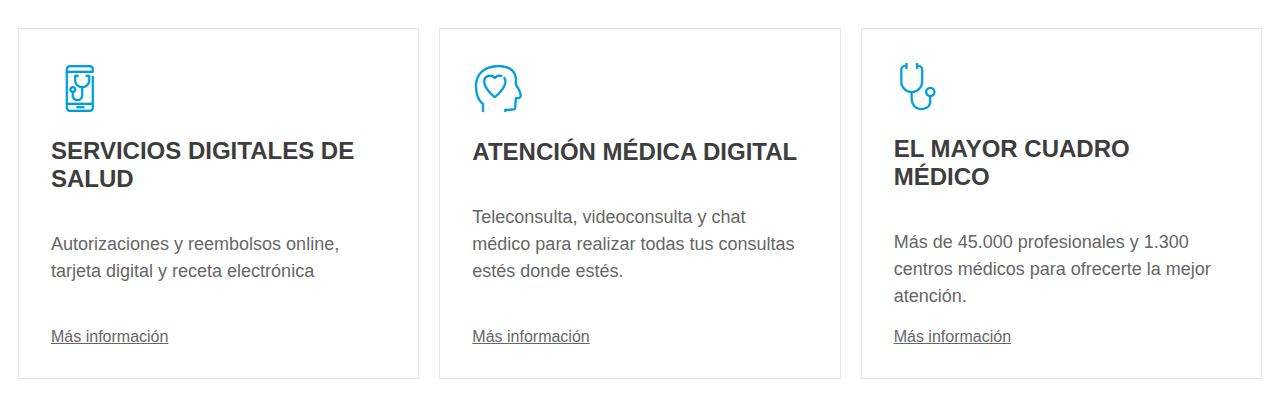
==== commit 966cb1f1: "Merge remote-tracking branch 'origin/nav' into layout" ====
--- a/index.html
+++ b/index.html
@@ -7,6 +7,24 @@
     <title>Services</title>
 </head>
 <body>
+
+<header>
+
+    <div  class="c-nav">
+
+        <div class="c-nav__izquierda"><img class="c-img-menu" src="images/menu.png"></div>
+
+        <div class="c-nav__medio"><img class="c-img-adeslas" src="images/adeslas.png"></div>
+
+        <div class="c-nav__derecha">
+            <a class="c-button c-button--doctor">CUADRO MÉDICO <img class="c-img-doctor" src="images/doctor.png"></a>
+            <a class="c-button c-button--cliente">SOY CLIENTE <img class="c-img-perfil" src="images/perfil.png"></a>
+            <a class="c-button c-button--buscar"><img class="c-img-lupa" src="images/lupa.png"></a>
+        </div>
+
+    </div>
+</header>
+
 
     <div class="c-promo">
 
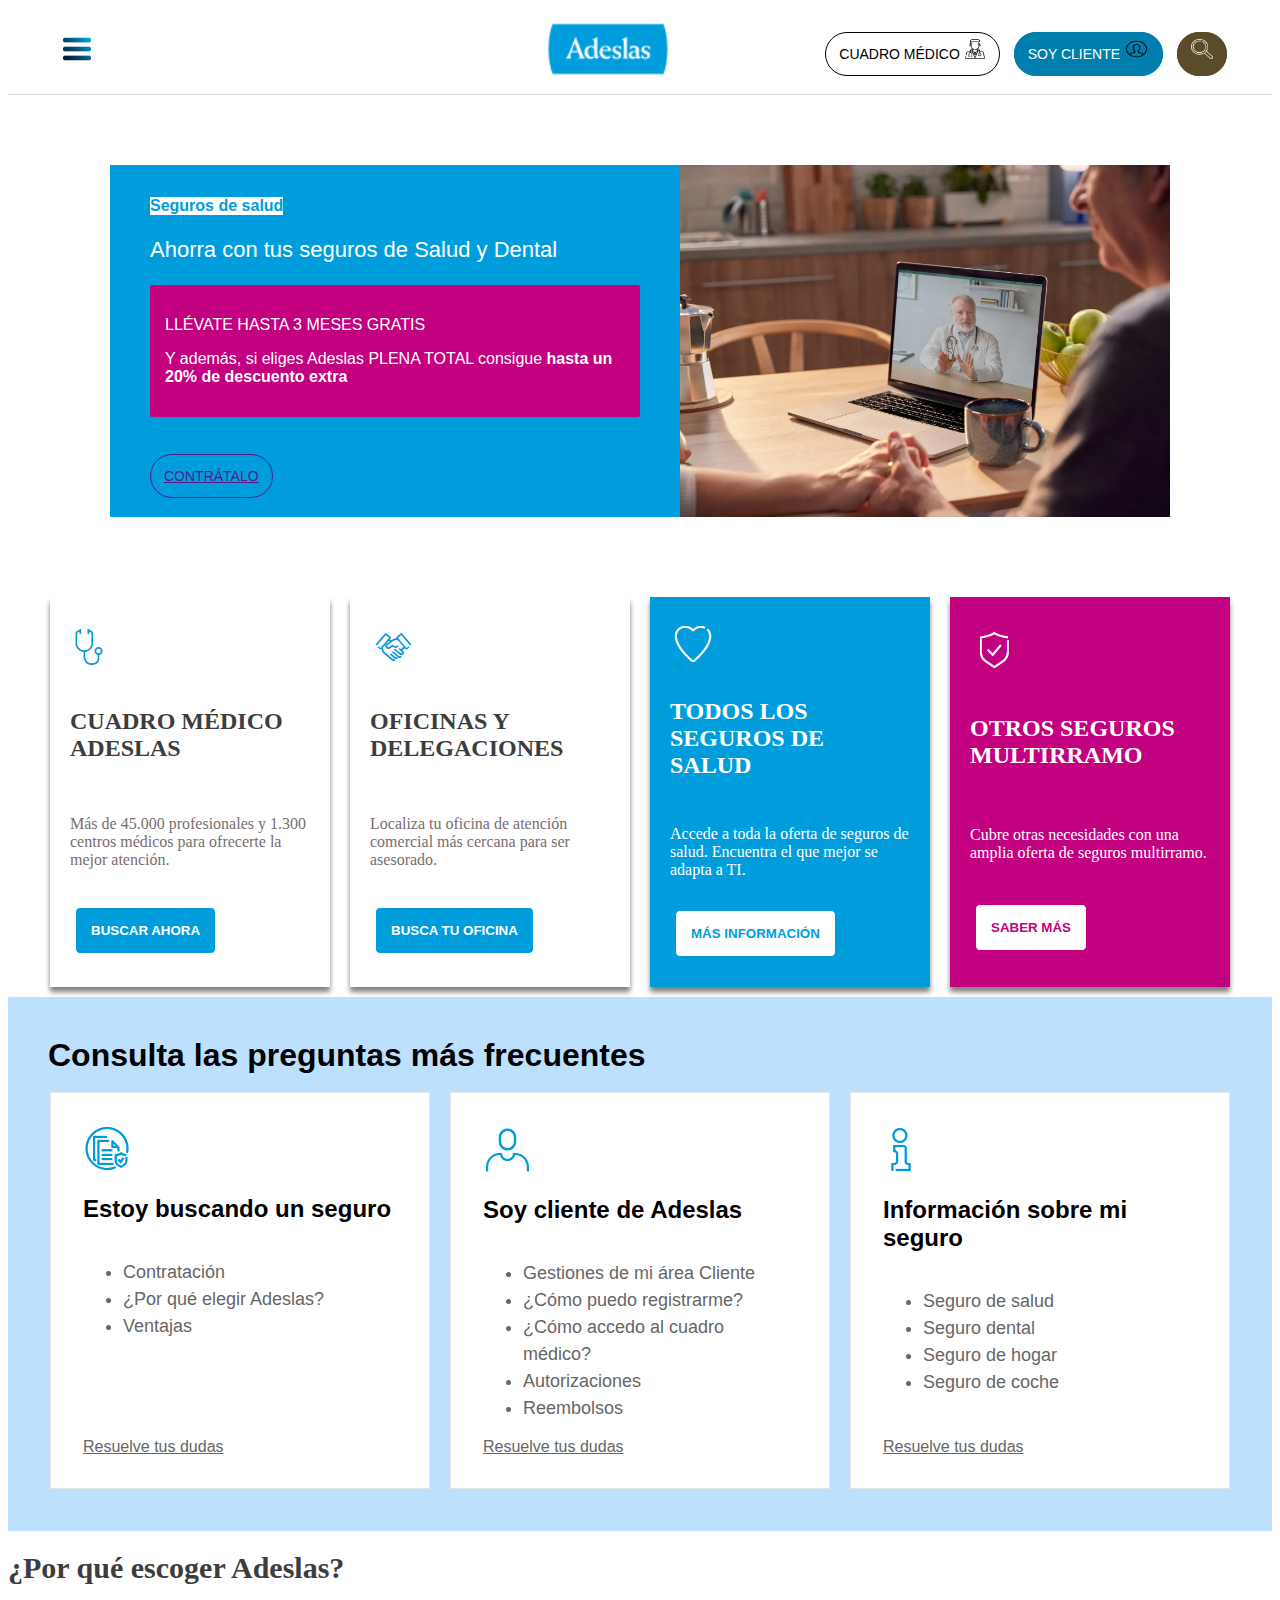
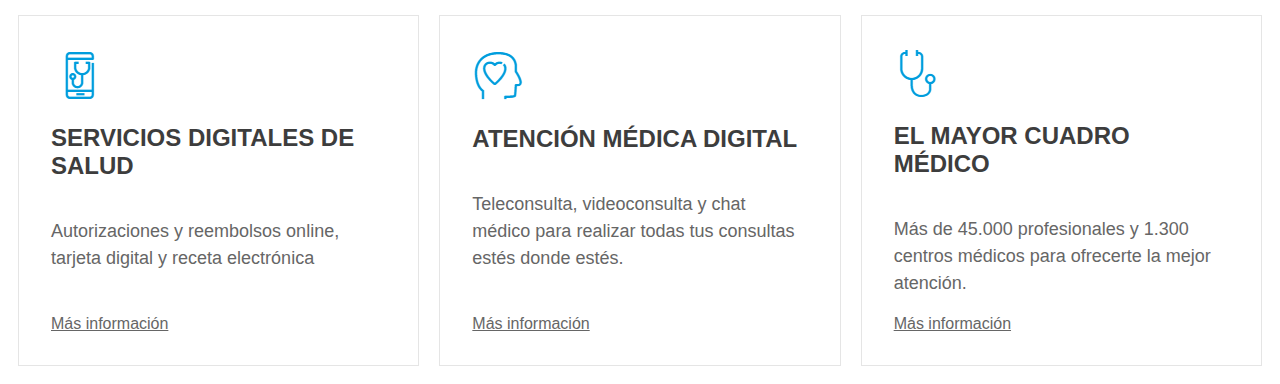
==== commit 9828f668: "Added nav made by Jorge" ====
--- a/index.html
+++ b/index.html
@@ -8,23 +8,22 @@
 </head>
 <body>
 
-<header>
+    <div class="" >
 
-    <div  class="c-nav">
+        <div  class="c-nav" >
 
-        <div class="c-nav__izquierda"><img class="c-img-menu" src="images/menu.png"></div>
+            <div class="c-nav__izquierda"><img class="c-img-menu" src="images/menu.png"></div>
 
-        <div class="c-nav__medio"><img class="c-img-adeslas" src="images/adeslas.png"></div>
+            <div class="c-nav__medio"><img class="c-img-adeslas" src="images/adeslas.png"></div>
 
-        <div class="c-nav__derecha">
-            <a class="c-button c-button--doctor">CUADRO MÉDICO <img class="c-img-doctor" src="images/doctor.png"></a>
-            <a class="c-button c-button--cliente">SOY CLIENTE <img class="c-img-perfil" src="images/perfil.png"></a>
-            <a class="c-button c-button--buscar"><img class="c-img-lupa" src="images/lupa.png"></a>
+            <div class="c-nav__derecha">
+                <a class="c-button c-button--doctor">CUADRO MÉDICO <img class="c-img-doctor" src="images/doctor.png"></a>
+                <a class="c-button c-button--cliente">SOY CLIENTE <img class="c-img-perfil" src="images/perfil.png"></a>
+                <a class="c-button c-button--buscar"><img class="c-img-lupa" src="images/lupa.png"></a>
+            </div>
+
         </div>
-
     </div>
-</header>
-
 
     <div class="c-promo">
 
@@ -148,50 +147,50 @@
             </div>
         </div>
     </section>
-        <section>
-            <h1 class="c-title--big g--title-color">¿Por qué escoger Adeslas?</h1>
-            <div class="l-columns l-columns--3">
-                <div class="c-card">
-                    <div class="c-card__header">
-                        <img src="./icons/1.png">
-                        <h2 class="c-img g--text-uppercase g--title-color">Servicios digitales de salud</h2>
-                    </div>
-                    <div class="c-card__content">
-                        <p class="c-text">Autorizaciones y reembolsos online, tarjeta digital y receta electrónica</p>
-                    </div>
-                    <div class="c-card__footer">
-                        <a class="c-link">Más información</a>
-                    </div>
+    <section>
+        <h1 class="c-title--big g--title-color">¿Por qué escoger Adeslas?</h1>
+        <div class="l-columns l-columns--3">
+            <div class="c-card">
+                <div class="c-card__header">
+                    <img src="./icons/1.png">
+                    <h2 class="c-img g--text-uppercase g--title-color">Servicios digitales de salud</h2>
                 </div>
+                <div class="c-card__content">
+                    <p class="c-text">Autorizaciones y reembolsos online, tarjeta digital y receta electrónica</p>
+                </div>
+                <div class="c-card__footer">
+                    <a class="c-link">Más información</a>
+                </div>
+            </div>
 
-                <div class="c-card">
-                    <div class="c-card__header">
-                        <img src="./icons/2.png">
-                        <h2 class="c-img g--text-uppercase g--title-color">ATENCIÓN MÉDICA DIGITAL</h2>
-                    </div>
-                    <div class="c-card__content">
-                        <p class="c-text">Teleconsulta, videoconsulta y chat médico para realizar todas tus consultas estés donde estés.</p>
-                    </div>
-                    <div class="c-card__footer">
-                        <a class="c-link">Más información</a>
-                    </div>
+            <div class="c-card">
+                <div class="c-card__header">
+                    <img src="./icons/2.png">
+                    <h2 class="c-img g--text-uppercase g--title-color">ATENCIÓN MÉDICA DIGITAL</h2>
                 </div>
+                <div class="c-card__content">
+                    <p class="c-text">Teleconsulta, videoconsulta y chat médico para realizar todas tus consultas estés donde estés.</p>
+                </div>
+                <div class="c-card__footer">
+                    <a class="c-link">Más información</a>
+                </div>
+            </div>
 
 
-                <div class="c-card">
-                    <div class="c-card__header">
-                        <img src="./icons/3.png">
-                        <h2 class="c-img g--text-uppercase g--title-color">EL MAYOR CUADRO MÉDICO</h2>
-                    </div>
-                    <div class="c-card__content">
-                        <p class="c-text">Más de 45.000 profesionales y 1.300 centros médicos para ofrecerte la mejor atención.</p>
-                    </div>
-                    <div class="c-card__footer">
-                        <a class="c-link">Más información</a>
-                    </div>
+            <div class="c-card">
+                <div class="c-card__header">
+                    <img src="./icons/3.png">
+                    <h2 class="c-img g--text-uppercase g--title-color">EL MAYOR CUADRO MÉDICO</h2>
+                </div>
+                <div class="c-card__content">
+                    <p class="c-text">Más de 45.000 profesionales y 1.300 centros médicos para ofrecerte la mejor atención.</p>
+                </div>
+                <div class="c-card__footer">
+                    <a class="c-link">Más información</a>
                 </div>
             </div>
-        </section>
+        </div>
+    </section>
 </body>
 </html>
 
--- a/scss/main.css
+++ b/scss/main.css
@@ -12,6 +12,11 @@
   --color-text-dark: #666666;
   --color-blue-back: #bce0fd;
   --color-white: #FFFFFF;
+  --color-text-darker: #333333;
+  --color-text-light: #ffffff;
+  --color-blue-1: #47c6f4;
+  --color-blue-2: #007EAE;
+  --color-dark-grey: #5a4b2b;
   --font-stack: "Open Sans", sans-serif;
   --font-size-1: 18px;
   --font-size-2: 24px;
@@ -265,17 +270,89 @@
 }
 
 .c-button {
-  padding: 16px 24px;
-  border-radius: 5px;
-  text-decoration: none;
-  display: inline-block;
-  width: fit-content;
-  border: 2px solid var(--color-blanco);
-  color: var(--color-blanco);
-}
-.c-button:hover {
-  background-color: var(--color-blanco);
-  color: var(--color-azul);
+  font-family: sans-serif;
+  font-size: 14px;
+  padding: 13px;
+  border-radius: 50px;
+  border-width: 1px;
+  border-style: solid;
+  margin-right: 10px;
+}
+.c-button--cliente {
+  border-color: var(--color-blue-2);
+  background-color: var(--color-blue-2);
+  color: var(--color-light);
+}
+.c-button--buscar {
+  border-color: var(--color-dark-grey);
+  background-color: var(--color-dark-grey);
+  color: var(--color-light);
+}
+
+.c-button {
+  font-family: sans-serif;
+  font-size: 14px;
+  padding: 13px;
+  border-radius: 50px;
+  border-width: 1px;
+  border-style: solid;
+  margin-right: 10px;
+}
+.c-button--cliente {
+  border-color: var(--color-blue-2);
+  background-color: var(--color-blue-2);
+  color: var(--color-light);
+}
+.c-button--buscar {
+  border-color: var(--color-dark-grey);
+  background-color: var(--color-dark-grey);
+  color: var(--color-light);
+}
+
+.c-img-lupa {
+  width: 22px;
+  height: 20px;
+}
+
+.c-img-menu {
+  width: 28px;
+  height: 32px;
+}
+
+.c-img-doctor {
+  width: 22px;
+  height: 20px;
+  align-items: center;
+}
+
+.c-img-perfil {
+  width: 25px;
+  height: 20px;
+}
+
+.c-img-adeslas {
+  width: 128;
+  height: 52px;
+}
+
+.c-nav {
+  display: flex;
+  justify-content: space-between;
+  align-items: center;
+  border-bottom: solid 1px #d6d6d6;
+  padding: 15px;
+}
+.c-nav__izquierda {
+  text-align: left;
+  margin-left: 40px;
+}
+.c-nav__medio {
+  text-align: center;
+  padding-left: 300px;
+}
+.c-nav__derecha {
+  text-align: right;
+  margin-right: 20px;
 }
 
 .g--padding-0 {
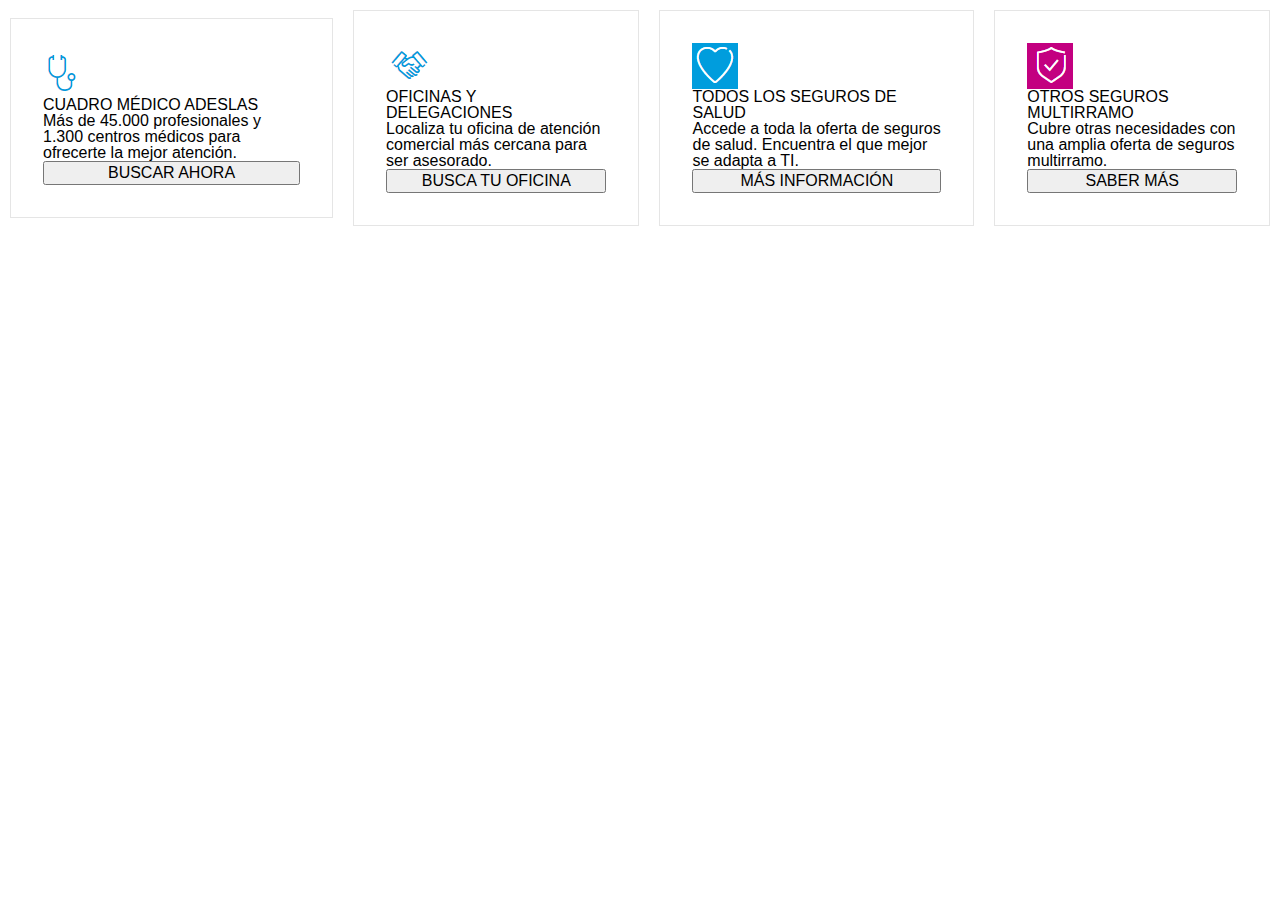
==== commit f1d71fa9: "global variables added" ====
--- a/index.html
+++ b/index.html
@@ -1,196 +1,49 @@
 <!DOCTYPE html>
 <html lang="en">
+
 <head>
     <meta charset="UTF-8">
     <meta name="viewport" content="width=device-width, initial-scale=1.0">
-    <link rel="stylesheet" href="/scss/main.css">
+    <link rel="stylesheet" href="scss/main.css">
     <title>Services</title>
 </head>
+
 <body>
 
-    <div class="" >
-
-        <div  class="c-nav" >
-
-            <div class="c-nav__izquierda"><img class="c-img-menu" src="images/menu.png"></div>
-
-            <div class="c-nav__medio"><img class="c-img-adeslas" src="images/adeslas.png"></div>
-
-            <div class="c-nav__derecha">
-                <a class="c-button c-button--doctor">CUADRO MÉDICO <img class="c-img-doctor" src="images/doctor.png"></a>
-                <a class="c-button c-button--cliente">SOY CLIENTE <img class="c-img-perfil" src="images/perfil.png"></a>
-                <a class="c-button c-button--buscar"><img class="c-img-lupa" src="images/lupa.png"></a>
-            </div>
-
+    <section class="l-card">
+        <div class="c-card">
+            <img class="c-card__img" src="images/nurse.png">
+            <h2 class="c-card__title c-card__title--color-dark">CUADRO MÉDICO ADESLAS</h2>
+            <p class="c-card__body c-card__body--color-dark">Más de 45.000 profesionales y 1.300 centros médicos para
+                ofrecerte la mejor atención.</p>
+            <button class="c-card__button c-card__button--backgroundColor-blue c-card__button--color-white">BUSCAR
+                AHORA</button>
         </div>
-    </div>
-
-    <div class="c-promo">
-
-        <div class="c-promo__content g--bg-base">
-            <h1 class="c-promo__title g--bg-principal">Seguros de salud</h1>
-            <p class="c-promo__subtitle">Ahorra con tus seguros de Salud y Dental</p>
-
-            <div class="c-promo__text">
-                <p>LLÉVATE HASTA 3 MESES GRATIS</p>
-                <p>Y además, si eliges Adeslas PLENA TOTAL consigue <strong>hasta un 20% de descuento extra</strong></p>
-            </div>
-
-            <a href="" class="c-button g--bg--base">CONTRÁTALO</a>
+        <div class="c-card">
+            <img class="c-card__img" src="images/handshake.png">
+            <h2 class="c-card__title c-card__title--color-dark">OFICINAS Y DELEGACIONES</h2>
+            <p class="c-card__body c-card__body--color-dark">Localiza tu oficina de atención comercial más cercana para
+                ser asesorado.</p>
+            <button class="c-card__button c-card__button--backgroundColor-blue c-card__button--color-white">BUSCA TU
+                OFICINA</button>
         </div>
-
-        <div class="c-promo__image">
-            <img class="c-promo__image-img" src="./assets/adeslas.jpg" alt="Promoción" >
+        <div class="c-card c-card--backgoundColor-blue">
+            <img class="c-card__img" src="images/heart.png">
+            <h2 class="c-card__title c-card__title--color-white">TODOS LOS SEGUROS DE SALUD</h2>
+            <p class="c-card__body c-card__body--color-white">Accede a toda la oferta de seguros de salud. Encuentra el
+                que mejor se adapta a TI.</p>
+            <button class="c-card__button c-card__button--backgroundColor-white c-card__button--color-blue">MÁS
+                INFORMACIÓN</button>
         </div>
-    </div>
-
-    <div class="l-flex l-flex--wrap l-flex--justify-content-center">
-        <div class="c-card-service">
-            <img class="c-card-service__img" src="images/nurse.png">
-            <h2 class="c-card-service__title c-card-service__title--color-dark">CUADRO MÉDICO ADESLAS</h2>
-            <p class="c-card-service__body c-card-service__body--color-dark">Más de 45.000 profesionales y 1.300 centros médicos para ofrecerte la mejor atención.</p>
-            <button class="c-card-service__button c-card-service__button--backgroundColor-blue c-card-service__button--color-white">BUSCAR AHORA</button>
-        </div>
-        <div class="c-card-service">
-            <img class="c-card-service__img" src="images/handshake.png">
-            <h2 class="c-card-service__title c-card-service__title--color-dark">OFICINAS Y DELEGACIONES</h2>
-            <p class="c-card-service__body c-card-service__body--color-dark">Localiza tu oficina de atención comercial más cercana para ser asesorado.</p>
-            <button class="c-card-service__button c-card-service__button--backgroundColor-blue c-card-service__button--color-white">BUSCA TU OFICINA</button>
-        </div>
-        <div class="c-card-service c-card-service--backgoundColor-blue">
-            <img class="c-card-service__img" src="images/heart.png">
-            <h2 class="c-card-service__title c-card-service__title--color-white">TODOS LOS SEGUROS DE SALUD</h2>
-            <p class="c-card-service__body c-card-service__body--color-white">Accede a toda la oferta de seguros de salud. Encuentra el que mejor se adapta a TI.</p>
-            <button class="c-card-service__button c-card-service__button--backgroundColor-white c-card-service__button--color-blue">MÁS INFORMACIÓN</button>
-        </div>
-        <div class="c-card-service c-card-service--backgroundColor-pink">
-            <img class="c-card-service__img" src="images/check.png">
-            <h2 class="c-card-service__title c-card-service__title--color-white">OTROS SEGUROS MULTIRRAMO</h2>
-            <p class="c-card-service__body c-card-service__body--color-white">Cubre otras necesidades con una amplia oferta de seguros multirramo.</p>
-            <button class="c-card-service__button c-card-service__button--backgroundColor-white c-card-service__button--color-pink">SABER MÁS</button>
-        </div>
-    </div>
-
-    <section class=" g--bg-color-blue  g--padding-9">
-
-        <h1 class="c-title g--margin-3">Consulta las preguntas más frecuentes</h1>
-
-        <div class="l-columns l-columns--3" >
-            <div class="c-card">
-
-                <div class="c-card__header">
-                    <img class="c-img" src="./icons/icon-question1.png" alt="">
-                    <h2 class="c-title">Estoy buscando un seguro</h2>
-                </div>
-
-                <div class="c-card__content">
-                    <div>
-                        <ul>
-                            <li class="c-text">Contratación</li>
-                            <li class="c-text">¿Por qué elegir Adeslas?</li>
-                            <li class="c-text">Ventajas</li>
-                        </ul>
-                    </div>
-                </div>
-
-                <div class="c-card__footer">
-                    <a href="" class="c-link">Resuelve tus dudas</a>
-                </div>
-            </div>
-
-            <div class="c-card">
-
-                <div class="c-card__header">
-                    <img  class="c-img" src="./icons/icon-question2.png" alt="">
-                    <h2 class="c-title">Soy cliente de Adeslas</h2>
-                </div>
-
-                <div class="c-card__content">
-                    <div>
-                        <ul>
-                            <li class="c-text">Gestiones de mi área Cliente</li>
-                            <li class="c-text">¿Cómo puedo registrarme?</li>
-                            <li class="c-text">¿Cómo accedo al cuadro médico?</li>
-                            <li class="c-text">Autorizaciones</li>
-                            <li class="c-text">Reembolsos</li>
-                        </ul>
-                    </div>
-                </div>
-
-                <div class="c-card__footer">
-                    <a href="" class="c-link">Resuelve tus dudas</a>
-                </div>
-
-            </div>
-
-            <div class="c-card">
-
-                <div class="c-card__header">
-                    <img class="c-img" src="./icons/icon-question3.png" alt="">
-                    <h2 class="c-title">Información sobre mi seguro</h2>
-                </div>
-
-                <div class="c-card__content">
-                    <div>
-                        <ul>
-                            <li class="c-text">Seguro de salud</li>
-                            <li class="c-text">Seguro dental</li>
-                            <li class="c-text">Seguro de hogar</li>
-                            <li class="c-text">Seguro de coche</li>
-                        </ul>
-                    </div>
-                </div>
-
-                <div class="c-card__footer">
-                    <a href="" class="c-link">Resuelve tus dudas</a>
-                </div>
-            </div>
-        </div>
-    </section>
-    <section>
-        <h1 class="c-title--big g--title-color">¿Por qué escoger Adeslas?</h1>
-        <div class="l-columns l-columns--3">
-            <div class="c-card">
-                <div class="c-card__header">
-                    <img src="./icons/1.png">
-                    <h2 class="c-img g--text-uppercase g--title-color">Servicios digitales de salud</h2>
-                </div>
-                <div class="c-card__content">
-                    <p class="c-text">Autorizaciones y reembolsos online, tarjeta digital y receta electrónica</p>
-                </div>
-                <div class="c-card__footer">
-                    <a class="c-link">Más información</a>
-                </div>
-            </div>
-
-            <div class="c-card">
-                <div class="c-card__header">
-                    <img src="./icons/2.png">
-                    <h2 class="c-img g--text-uppercase g--title-color">ATENCIÓN MÉDICA DIGITAL</h2>
-                </div>
-                <div class="c-card__content">
-                    <p class="c-text">Teleconsulta, videoconsulta y chat médico para realizar todas tus consultas estés donde estés.</p>
-                </div>
-                <div class="c-card__footer">
-                    <a class="c-link">Más información</a>
-                </div>
-            </div>
-
-
-            <div class="c-card">
-                <div class="c-card__header">
-                    <img src="./icons/3.png">
-                    <h2 class="c-img g--text-uppercase g--title-color">EL MAYOR CUADRO MÉDICO</h2>
-                </div>
-                <div class="c-card__content">
-                    <p class="c-text">Más de 45.000 profesionales y 1.300 centros médicos para ofrecerte la mejor atención.</p>
-                </div>
-                <div class="c-card__footer">
-                    <a class="c-link">Más información</a>
-                </div>
-            </div>
+        <div class="c-card c-card--backgroundColor-pink">
+            <img class="c-card__img" src="images/check.png">
+            <h2 class="c-card__title c-card__title--color-white">OTROS SEGUROS MULTIRRAMO</h2>
+            <p class="c-card__body c-card__body--color-white">Cubre otras necesidades con una amplia oferta de seguros
+                multirramo.</p>
+            <button class="c-card__button c-card__button--backgroundColor-white c-card__button--color-pink">SABER
+                MÁS</button>
         </div>
     </section>
 </body>
-</html>
 
+</html>--- a/scss/main.css
+++ b/scss/main.css
@@ -23,6 +23,377 @@
   --font-size-3: 30px;
 }
 
+/*! normalize.css v8.0.1 | MIT License | github.com/necolas/normalize.css */
+/* Document
+   ========================================================================== */
+/**
+ * 1. Correct the line height in all browsers.
+ * 2. Prevent adjustments of font size after orientation changes in iOS.
+ */
+html {
+  line-height: 1.15; /* 1 */
+  -webkit-text-size-adjust: 100%; /* 2 */
+}
+
+/* Sections
+   ========================================================================== */
+/**
+ * Remove the margin in all browsers.
+ */
+body {
+  margin: 0;
+}
+
+/**
+ * Render the `main` element consistently in IE.
+ */
+main {
+  display: block;
+}
+
+/**
+ * Correct the font size and margin on `h1` elements within `section` and
+ * `article` contexts in Chrome, Firefox, and Safari.
+ */
+h1 {
+  font-size: 2em;
+  margin: 0.67em 0;
+}
+
+/* Grouping content
+   ========================================================================== */
+/**
+ * 1. Add the correct box sizing in Firefox.
+ * 2. Show the overflow in Edge and IE.
+ */
+hr {
+  box-sizing: content-box; /* 1 */
+  height: 0; /* 1 */
+  overflow: visible; /* 2 */
+}
+
+/**
+ * 1. Correct the inheritance and scaling of font size in all browsers.
+ * 2. Correct the odd `em` font sizing in all browsers.
+ */
+pre {
+  font-family: monospace, monospace; /* 1 */
+  font-size: 1em; /* 2 */
+}
+
+/* Text-level semantics
+   ========================================================================== */
+/**
+ * Remove the gray background on active links in IE 10.
+ */
+a {
+  background-color: transparent;
+}
+
+/**
+ * 1. Remove the bottom border in Chrome 57-
+ * 2. Add the correct text decoration in Chrome, Edge, IE, Opera, and Safari.
+ */
+abbr[title] {
+  border-bottom: none; /* 1 */
+  text-decoration: underline; /* 2 */
+  text-decoration: underline dotted; /* 2 */
+}
+
+/**
+ * Add the correct font weight in Chrome, Edge, and Safari.
+ */
+b,
+strong {
+  font-weight: bolder;
+}
+
+/**
+ * 1. Correct the inheritance and scaling of font size in all browsers.
+ * 2. Correct the odd `em` font sizing in all browsers.
+ */
+code,
+kbd,
+samp {
+  font-family: monospace, monospace; /* 1 */
+  font-size: 1em; /* 2 */
+}
+
+/**
+ * Add the correct font size in all browsers.
+ */
+small {
+  font-size: 80%;
+}
+
+/**
+ * Prevent `sub` and `sup` elements from affecting the line height in
+ * all browsers.
+ */
+sub,
+sup {
+  font-size: 75%;
+  line-height: 0;
+  position: relative;
+  vertical-align: baseline;
+}
+
+sub {
+  bottom: -0.25em;
+}
+
+sup {
+  top: -0.5em;
+}
+
+/* Embedded content
+   ========================================================================== */
+/**
+ * Remove the border on images inside links in IE 10.
+ */
+img {
+  border-style: none;
+}
+
+/* Forms
+   ========================================================================== */
+/**
+ * 1. Change the font styles in all browsers.
+ * 2. Remove the margin in Firefox and Safari.
+ */
+button,
+input,
+optgroup,
+select,
+textarea {
+  font-family: inherit; /* 1 */
+  font-size: 100%; /* 1 */
+  line-height: 1.15; /* 1 */
+  margin: 0; /* 2 */
+}
+
+/**
+ * Show the overflow in IE.
+ * 1. Show the overflow in Edge.
+ */
+button,
+input { /* 1 */
+  overflow: visible;
+}
+
+/**
+ * Remove the inheritance of text transform in Edge, Firefox, and IE.
+ * 1. Remove the inheritance of text transform in Firefox.
+ */
+button,
+select { /* 1 */
+  text-transform: none;
+}
+
+/**
+ * Correct the inability to style clickable types in iOS and Safari.
+ */
+button,
+[type=button],
+[type=reset],
+[type=submit] {
+  -webkit-appearance: button;
+}
+
+/**
+ * Remove the inner border and padding in Firefox.
+ */
+button::-moz-focus-inner,
+[type=button]::-moz-focus-inner,
+[type=reset]::-moz-focus-inner,
+[type=submit]::-moz-focus-inner {
+  border-style: none;
+  padding: 0;
+}
+
+/**
+ * Restore the focus styles unset by the previous rule.
+ */
+button:-moz-focusring,
+[type=button]:-moz-focusring,
+[type=reset]:-moz-focusring,
+[type=submit]:-moz-focusring {
+  outline: 1px dotted ButtonText;
+}
+
+/**
+ * Correct the padding in Firefox.
+ */
+fieldset {
+  padding: 0.35em 0.75em 0.625em;
+}
+
+/**
+ * 1. Correct the text wrapping in Edge and IE.
+ * 2. Correct the color inheritance from `fieldset` elements in IE.
+ * 3. Remove the padding so developers are not caught out when they zero out
+ *    `fieldset` elements in all browsers.
+ */
+legend {
+  box-sizing: border-box; /* 1 */
+  color: inherit; /* 2 */
+  display: table; /* 1 */
+  max-width: 100%; /* 1 */
+  padding: 0; /* 3 */
+  white-space: normal; /* 1 */
+}
+
+/**
+ * Add the correct vertical alignment in Chrome, Firefox, and Opera.
+ */
+progress {
+  vertical-align: baseline;
+}
+
+/**
+ * Remove the default vertical scrollbar in IE 10+.
+ */
+textarea {
+  overflow: auto;
+}
+
+/**
+ * 1. Add the correct box sizing in IE 10.
+ * 2. Remove the padding in IE 10.
+ */
+[type=checkbox],
+[type=radio] {
+  box-sizing: border-box; /* 1 */
+  padding: 0; /* 2 */
+}
+
+/**
+ * Correct the cursor style of increment and decrement buttons in Chrome.
+ */
+[type=number]::-webkit-inner-spin-button,
+[type=number]::-webkit-outer-spin-button {
+  height: auto;
+}
+
+/**
+ * 1. Correct the odd appearance in Chrome and Safari.
+ * 2. Correct the outline style in Safari.
+ */
+[type=search] {
+  -webkit-appearance: textfield; /* 1 */
+  outline-offset: -2px; /* 2 */
+}
+
+/**
+ * Remove the inner padding in Chrome and Safari on macOS.
+ */
+[type=search]::-webkit-search-decoration {
+  -webkit-appearance: none;
+}
+
+/**
+ * 1. Correct the inability to style clickable types in iOS and Safari.
+ * 2. Change font properties to `inherit` in Safari.
+ */
+::-webkit-file-upload-button {
+  -webkit-appearance: button; /* 1 */
+  font: inherit; /* 2 */
+}
+
+/* Interactive
+   ========================================================================== */
+/*
+ * Add the correct display in Edge, IE 10+, and Firefox.
+ */
+details {
+  display: block;
+}
+
+/*
+ * Add the correct display in all browsers.
+ */
+summary {
+  display: list-item;
+}
+
+/* Misc
+   ========================================================================== */
+/**
+ * Add the correct display in IE 10+.
+ */
+template {
+  display: none;
+}
+
+/**
+ * Add the correct display in IE 10.
+ */
+[hidden] {
+  display: none;
+}
+
+/* http://meyerweb.com/eric/tools/css/reset/
+   v2.0 | 20110126
+   License: none (public domain)
+*/
+html, body, div, span, applet, object, iframe,
+h1, h2, h3, h4, h5, h6, p, blockquote, pre,
+a, abbr, acronym, address, big, cite, code,
+del, dfn, em, img, ins, kbd, q, s, samp,
+small, strike, strong, sub, sup, tt, var,
+b, u, i, center,
+dl, dt, dd, ol, ul, li,
+fieldset, form, label, legend,
+table, caption, tbody, tfoot, thead, tr, th, td,
+article, aside, canvas, details, embed,
+figure, figcaption, footer, header, hgroup,
+menu, nav, output, ruby, section, summary,
+time, mark, audio, video {
+  margin: 0;
+  padding: 0;
+  border: 0;
+  font-size: 100%;
+  font: inherit;
+  vertical-align: baseline;
+}
+
+/* HTML5 display-role reset for older browsers */
+article, aside, details, figcaption, figure,
+footer, header, hgroup, menu, nav, section {
+  display: block;
+}
+
+body {
+  line-height: 1;
+}
+
+ol, ul {
+  list-style: none;
+}
+
+blockquote, q {
+  quotes: none;
+}
+
+blockquote:before, blockquote:after,
+q:before, q:after {
+  content: "";
+  content: none;
+}
+
+table {
+  border-collapse: collapse;
+  border-spacing: 0;
+}
+
+html {
+  box-sizing: border-box;
+}
+
+*, *:before, *:after {
+  box-sizing: inherit;
+}
+
 .l-flex {
   display: flex;
 }
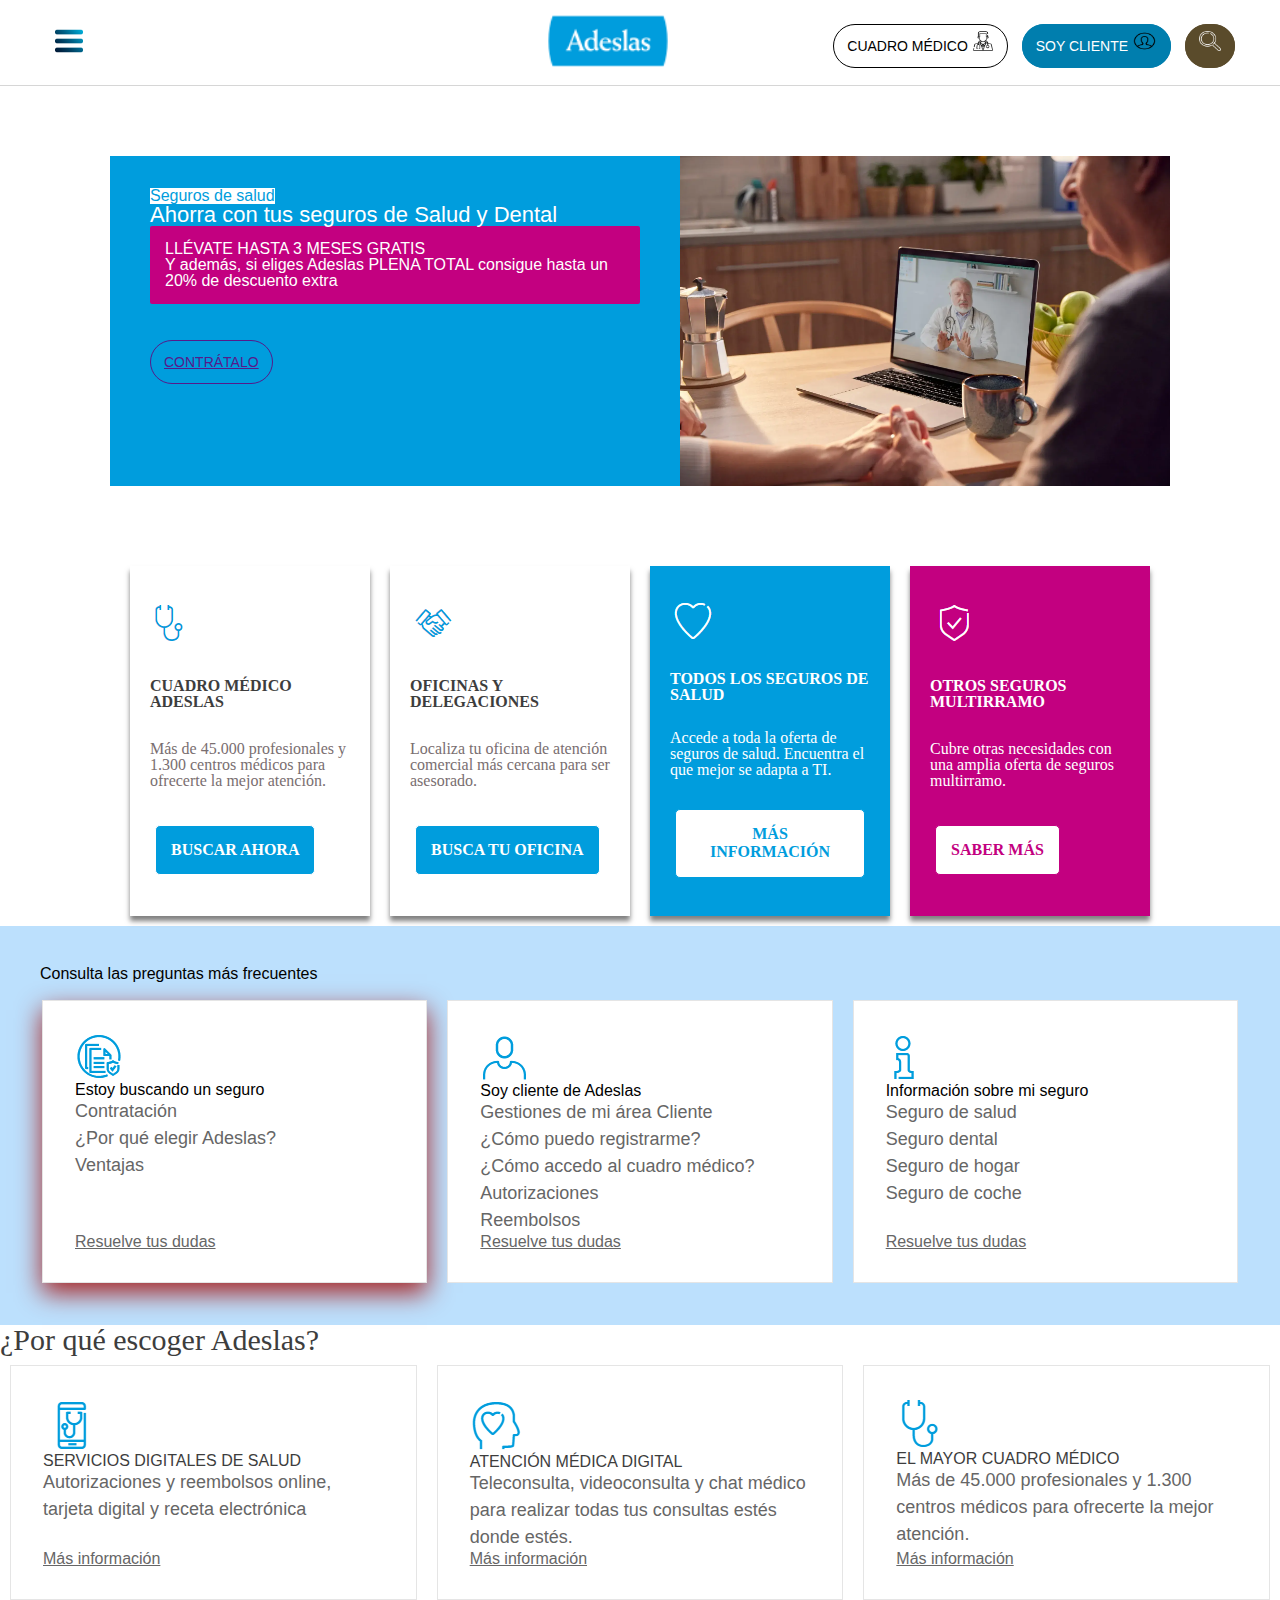
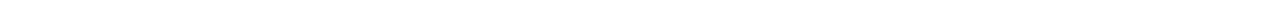
==== commit 854e27ff: "unit 4 sass" ====
--- a/index.html
+++ b/index.html
@@ -1,49 +1,196 @@
 <!DOCTYPE html>
 <html lang="en">
-
 <head>
     <meta charset="UTF-8">
     <meta name="viewport" content="width=device-width, initial-scale=1.0">
-    <link rel="stylesheet" href="scss/main.css">
+    <link rel="stylesheet" href="/scss/main.css">
     <title>Services</title>
 </head>
-
 <body>
 
-    <section class="l-card">
-        <div class="c-card">
-            <img class="c-card__img" src="images/nurse.png">
-            <h2 class="c-card__title c-card__title--color-dark">CUADRO MÉDICO ADESLAS</h2>
-            <p class="c-card__body c-card__body--color-dark">Más de 45.000 profesionales y 1.300 centros médicos para
-                ofrecerte la mejor atención.</p>
-            <button class="c-card__button c-card__button--backgroundColor-blue c-card__button--color-white">BUSCAR
-                AHORA</button>
+    <div class="" >
+
+        <div  class="c-nav" >
+
+            <div class="c-nav__izquierda"><img class="c-img-menu" src="images/menu.png"></div>
+
+            <div class="c-nav__medio"><img class="c-img-adeslas" src="images/adeslas.png"></div>
+
+            <div class="c-nav__derecha">
+                <a class="c-button c-button--doctor">CUADRO MÉDICO <img class="c-img-doctor" src="images/doctor.png"></a>
+                <a class="c-button c-button--cliente">SOY CLIENTE <img class="c-img-perfil" src="images/perfil.png"></a>
+                <a class="c-button c-button--buscar"><img class="c-img-lupa" src="images/lupa.png"></a>
+            </div>
+
         </div>
-        <div class="c-card">
-            <img class="c-card__img" src="images/handshake.png">
-            <h2 class="c-card__title c-card__title--color-dark">OFICINAS Y DELEGACIONES</h2>
-            <p class="c-card__body c-card__body--color-dark">Localiza tu oficina de atención comercial más cercana para
-                ser asesorado.</p>
-            <button class="c-card__button c-card__button--backgroundColor-blue c-card__button--color-white">BUSCA TU
-                OFICINA</button>
+    </div>
+
+    <div class="c-promo">
+
+        <div class="c-promo__content g--bg-base">
+            <h1 class="c-promo__title g--bg-principal">Seguros de salud</h1>
+            <p class="c-promo__subtitle">Ahorra con tus seguros de Salud y Dental</p>
+
+            <div class="c-promo__text">
+                <p>LLÉVATE HASTA 3 MESES GRATIS</p>
+                <p>Y además, si eliges Adeslas PLENA TOTAL consigue <strong>hasta un 20% de descuento extra</strong></p>
+            </div>
+
+            <a href="" class="c-button g--bg--base">CONTRÁTALO</a>
         </div>
-        <div class="c-card c-card--backgoundColor-blue">
-            <img class="c-card__img" src="images/heart.png">
-            <h2 class="c-card__title c-card__title--color-white">TODOS LOS SEGUROS DE SALUD</h2>
-            <p class="c-card__body c-card__body--color-white">Accede a toda la oferta de seguros de salud. Encuentra el
-                que mejor se adapta a TI.</p>
-            <button class="c-card__button c-card__button--backgroundColor-white c-card__button--color-blue">MÁS
-                INFORMACIÓN</button>
+
+        <div class="c-promo__image">
+            <img class="c-promo__image-img" src="./assets/adeslas.jpg" alt="Promoción" >
         </div>
-        <div class="c-card c-card--backgroundColor-pink">
-            <img class="c-card__img" src="images/check.png">
-            <h2 class="c-card__title c-card__title--color-white">OTROS SEGUROS MULTIRRAMO</h2>
-            <p class="c-card__body c-card__body--color-white">Cubre otras necesidades con una amplia oferta de seguros
-                multirramo.</p>
-            <button class="c-card__button c-card__button--backgroundColor-white c-card__button--color-pink">SABER
-                MÁS</button>
+    </div>
+
+    <div class="l-flex l-flex--wrap l-flex--justify-content-center">
+        <div class="c-card-service">
+            <img class="c-card-service__img" src="images/nurse.png">
+            <h2 class="c-card-service__title c-card-service__title--color-dark">CUADRO MÉDICO ADESLAS</h2>
+            <p class="c-card-service__body c-card-service__body--color-dark">Más de 45.000 profesionales y 1.300 centros médicos para ofrecerte la mejor atención.</p>
+            <button class="c-card-service__button c-card-service__button--backgroundColor-blue c-card-service__button--color-white">BUSCAR AHORA</button>
+        </div>
+        <div class="c-card-service">
+            <img class="c-card-service__img" src="images/handshake.png">
+            <h2 class="c-card-service__title c-card-service__title--color-dark">OFICINAS Y DELEGACIONES</h2>
+            <p class="c-card-service__body c-card-service__body--color-dark">Localiza tu oficina de atención comercial más cercana para ser asesorado.</p>
+            <button class="c-card-service__button c-card-service__button--backgroundColor-blue c-card-service__button--color-white">BUSCA TU OFICINA</button>
+        </div>
+        <div class="c-card-service c-card-service--backgoundColor-blue">
+            <img class="c-card-service__img" src="images/heart.png">
+            <h2 class="c-card-service__title c-card-service__title--color-white">TODOS LOS SEGUROS DE SALUD</h2>
+            <p class="c-card-service__body c-card-service__body--color-white">Accede a toda la oferta de seguros de salud. Encuentra el que mejor se adapta a TI.</p>
+            <button class="c-card-service__button c-card-service__button--backgroundColor-white c-card-service__button--color-blue">MÁS INFORMACIÓN</button>
+        </div>
+        <div class="c-card-service c-card-service--backgroundColor-pink">
+            <img class="c-card-service__img" src="images/check.png">
+            <h2 class="c-card-service__title c-card-service__title--color-white">OTROS SEGUROS MULTIRRAMO</h2>
+            <p class="c-card-service__body c-card-service__body--color-white">Cubre otras necesidades con una amplia oferta de seguros multirramo.</p>
+            <button class="c-card-service__button c-card-service__button--backgroundColor-white c-card-service__button--color-pink">SABER MÁS</button>
+        </div>
+    </div>
+
+    <section class=" g--bg-color-blue  g--padding-9">
+
+        <h1 class="c-title g--margin-3">Consulta las preguntas más frecuentes</h1>
+
+        <div class="l-columns l-columns--3" >
+            <div class="c-card g--box-shadows-xlg">
+
+                <div class="c-card__header">
+                    <img class="c-img" src="./icons/icon-question1.png" alt="">
+                    <h2 class="c-title">Estoy buscando un seguro</h2>
+                </div>
+
+                <div class="c-card__content">
+                    <div>
+                        <ul>
+                            <li class="c-text">Contratación</li>
+                            <li class="c-text">¿Por qué elegir Adeslas?</li>
+                            <li class="c-text">Ventajas</li>
+                        </ul>
+                    </div>
+                </div>
+
+                <div class="c-card__footer">
+                    <a href="" class="c-link">Resuelve tus dudas</a>
+                </div>
+            </div>
+
+            <div class="c-card ">
+
+                <div class="c-card__header">
+                    <img  class="c-img" src="./icons/icon-question2.png" alt="">
+                    <h2 class="c-title">Soy cliente de Adeslas</h2>
+                </div>
+
+                <div class="c-card__content">
+                    <div>
+                        <ul>
+                            <li class="c-text">Gestiones de mi área Cliente</li>
+                            <li class="c-text">¿Cómo puedo registrarme?</li>
+                            <li class="c-text">¿Cómo accedo al cuadro médico?</li>
+                            <li class="c-text">Autorizaciones</li>
+                            <li class="c-text">Reembolsos</li>
+                        </ul>
+                    </div>
+                </div>
+
+                <div class="c-card__footer">
+                    <a href="" class="c-link">Resuelve tus dudas</a>
+                </div>
+
+            </div>
+
+            <div class="c-card">
+
+                <div class="c-card__header">
+                    <img class="c-img" src="./icons/icon-question3.png" alt="">
+                    <h2 class="c-title">Información sobre mi seguro</h2>
+                </div>
+
+                <div class="c-card__content">
+                    <div>
+                        <ul>
+                            <li class="c-text">Seguro de salud</li>
+                            <li class="c-text">Seguro dental</li>
+                            <li class="c-text">Seguro de hogar</li>
+                            <li class="c-text">Seguro de coche</li>
+                        </ul>
+                    </div>
+                </div>
+
+                <div class="c-card__footer">
+                    <a href="" class="c-link">Resuelve tus dudas</a>
+                </div>
+            </div>
+        </div>
+    </section>
+    <section>
+        <h1 class="c-title--big g--title-color">¿Por qué escoger Adeslas?</h1>
+        <div class="l-columns l-columns--3">
+            <div class="c-card">
+                <div class="c-card__header">
+                    <img src="./icons/1.png">
+                    <h2 class="c-img g--text-uppercase g--title-color">Servicios digitales de salud</h2>
+                </div>
+                <div class="c-card__content">
+                    <p class="c-text">Autorizaciones y reembolsos online, tarjeta digital y receta electrónica</p>
+                </div>
+                <div class="c-card__footer">
+                    <a class="c-link">Más información</a>
+                </div>
+            </div>
+
+            <div class="c-card">
+                <div class="c-card__header">
+                    <img src="./icons/2.png">
+                    <h2 class="c-img g--text-uppercase g--title-color">ATENCIÓN MÉDICA DIGITAL</h2>
+                </div>
+                <div class="c-card__content">
+                    <p class="c-text">Teleconsulta, videoconsulta y chat médico para realizar todas tus consultas estés donde estés.</p>
+                </div>
+                <div class="c-card__footer">
+                    <a class="c-link">Más información</a>
+                </div>
+            </div>
+
+
+            <div class="c-card">
+                <div class="c-card__header">
+                    <img src="./icons/3.png">
+                    <h2 class="c-img g--text-uppercase g--title-color">EL MAYOR CUADRO MÉDICO</h2>
+                </div>
+                <div class="c-card__content">
+                    <p class="c-text">Más de 45.000 profesionales y 1.300 centros médicos para ofrecerte la mejor atención.</p>
+                </div>
+                <div class="c-card__footer">
+                    <a class="c-link">Más información</a>
+                </div>
+            </div>
         </div>
     </section>
 </body>
+</html>
 
-</html>--- a/scss/main.css
+++ b/scss/main.css
@@ -2150,4 +2150,40 @@
   background-color: var(--color-blanco);
 }
 
+.g--box-shadows-none {
+  -webkit-box-shadow: none;
+  -moz-box-shadow: none;
+  box-shadow: none;
+}
+
+.g--box-shadows-sm {
+  -webkit-box-shadow: 0 1px 3px hsl(0, 0%, 0%);
+  -moz-box-shadow: 0 1px 3px hsl(0, 0%, 0%);
+  box-shadow: 0 1px 3px hsl(0, 0%, 0%);
+}
+
+.g--box-shadows {
+  -webkit-box-shadow: 0 4px 6px hsl(0, 0%, 0%);
+  -moz-box-shadow: 0 4px 6px hsl(0, 0%, 0%);
+  box-shadow: 0 4px 6px hsl(0, 0%, 0%);
+}
+
+.g--box-shadows-lg {
+  -webkit-box-shadow: 0 5px 15px hsl(0, 0%, 0%);
+  -moz-box-shadow: 0 5px 15px hsl(0, 0%, 0%);
+  box-shadow: 0 5px 15px hsl(0, 0%, 0%);
+}
+
+.g--box-shadows-xlg {
+  -webkit-box-shadow: 0 10px 24px hsl(0, 64%, 40%);
+  -moz-box-shadow: 0 10px 24px hsl(0, 64%, 40%);
+  box-shadow: 0 10px 24px hsl(0, 64%, 40%);
+}
+
+.g--box-shadows-xxlg {
+  -webkit-box-shadow: 0 1 5px 35px hsl(0, 0%, 0%);
+  -moz-box-shadow: 0 1 5px 35px hsl(0, 0%, 0%);
+  box-shadow: 0 1 5px 35px hsl(0, 0%, 0%);
+}
+
 /*# sourceMappingURL=main.css.map */
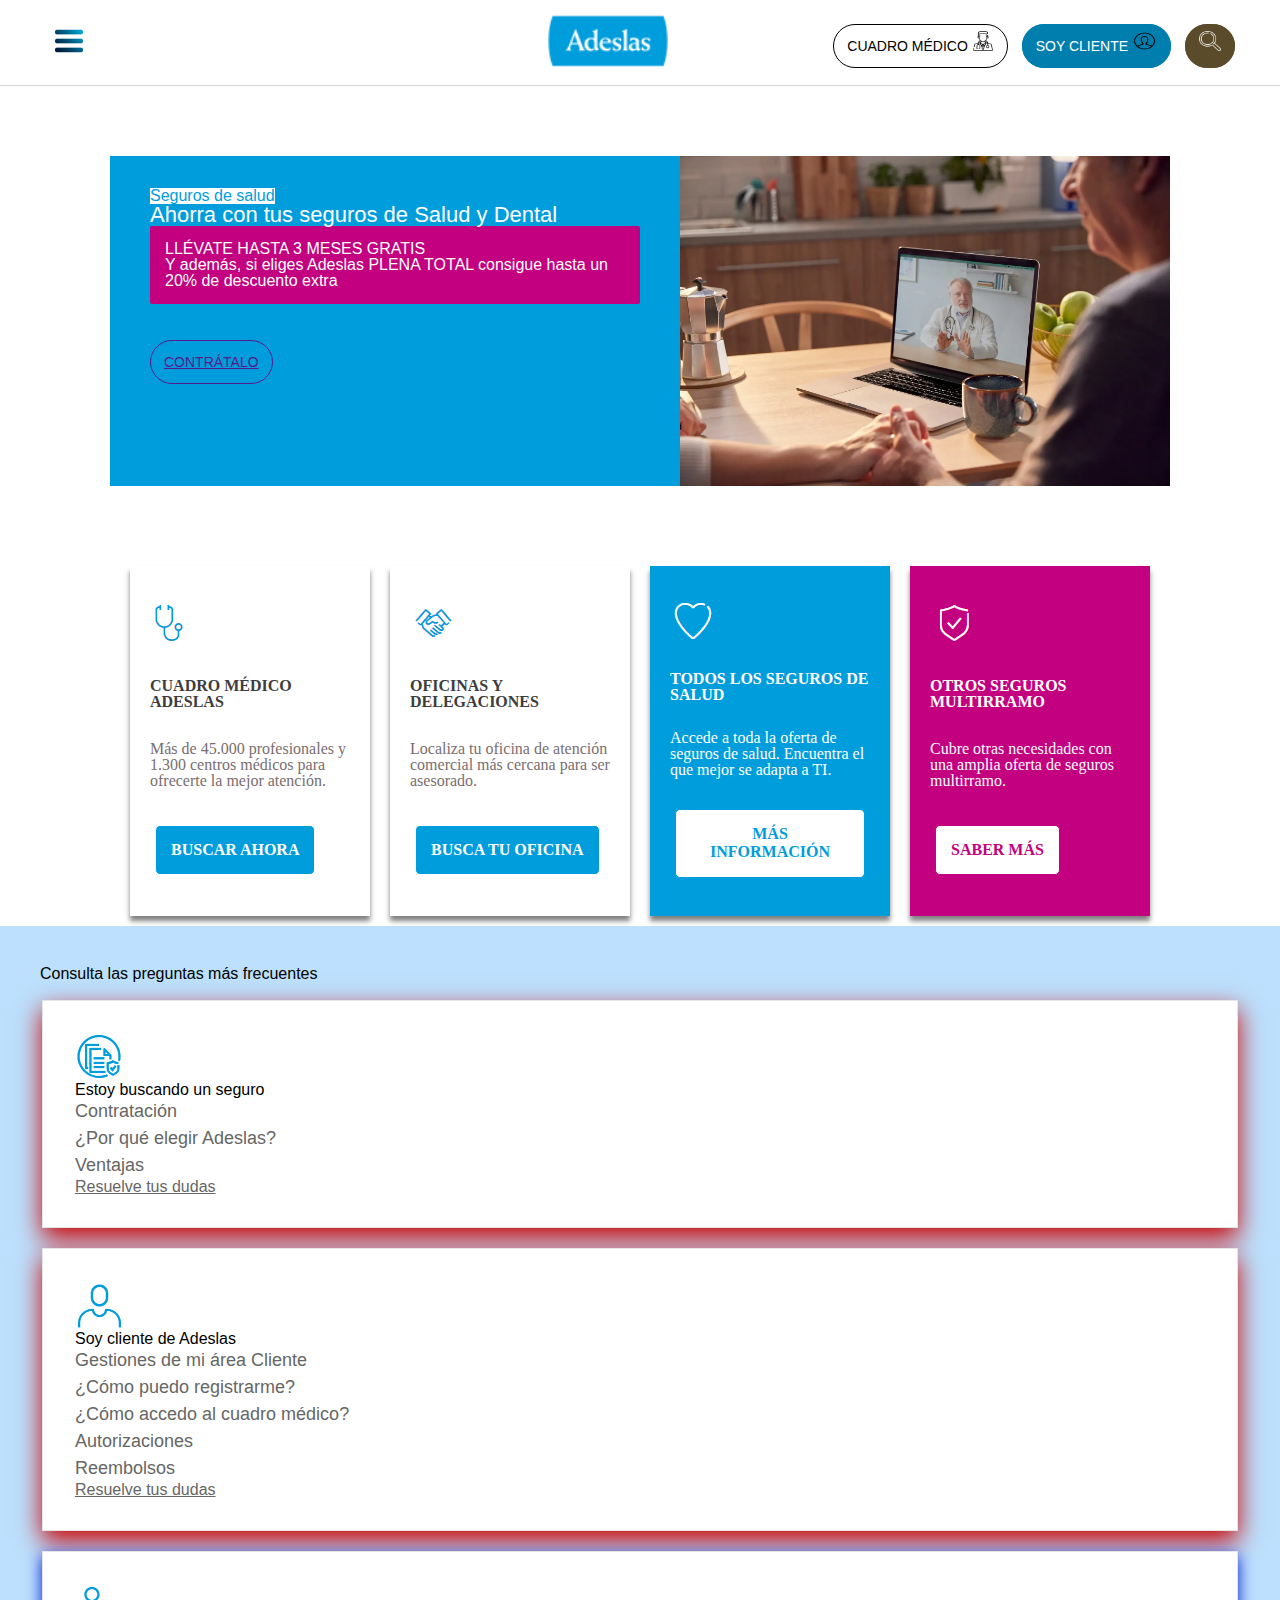
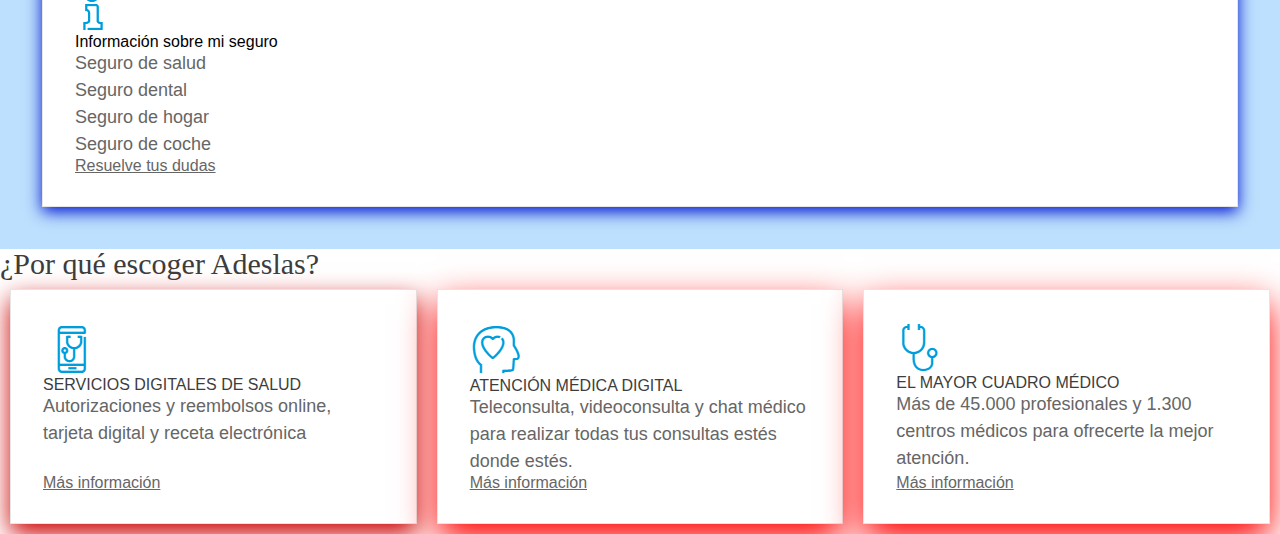
==== commit 7f4a4073: "box-shadow added" ====
--- a/index.html
+++ b/index.html
@@ -3,7 +3,7 @@
 <head>
     <meta charset="UTF-8">
     <meta name="viewport" content="width=device-width, initial-scale=1.0">
-    <link rel="stylesheet" href="/scss/main.css">
+    <link rel="stylesheet" href="./scss/main.css">
     <title>Services</title>
 </head>
 <body>
@@ -75,8 +75,8 @@
 
         <h1 class="c-title g--margin-3">Consulta las preguntas más frecuentes</h1>
 
-        <div class="l-columns l-columns--3" >
-            <div class="c-card g--box-shadows-xlg">
+        <div class="l-columns l-columns--5" >
+            <div class="c-card g--box-shadow-4">
 
                 <div class="c-card__header">
                     <img class="c-img" src="./icons/icon-question1.png" alt="">
@@ -98,7 +98,7 @@
                 </div>
             </div>
 
-            <div class="c-card ">
+            <div class="c-card g--box-shadow-4">
 
                 <div class="c-card__header">
                     <img  class="c-img" src="./icons/icon-question2.png" alt="">
@@ -123,7 +123,7 @@
 
             </div>
 
-            <div class="c-card">
+            <div class="c-card g--box-shadow-3">
 
                 <div class="c-card__header">
                     <img class="c-img" src="./icons/icon-question3.png" alt="">
@@ -150,7 +150,7 @@
     <section>
         <h1 class="c-title--big g--title-color">¿Por qué escoger Adeslas?</h1>
         <div class="l-columns l-columns--3">
-            <div class="c-card">
+            <div class="c-card g--box-shadow-4">
                 <div class="c-card__header">
                     <img src="./icons/1.png">
                     <h2 class="c-img g--text-uppercase g--title-color">Servicios digitales de salud</h2>
@@ -163,7 +163,7 @@
                 </div>
             </div>
 
-            <div class="c-card">
+            <div class="c-card g--box-shadow-5">
                 <div class="c-card__header">
                     <img src="./icons/2.png">
                     <h2 class="c-img g--text-uppercase g--title-color">ATENCIÓN MÉDICA DIGITAL</h2>
@@ -177,7 +177,7 @@
             </div>
 
 
-            <div class="c-card">
+            <div class="c-card g--box-shadow-5">
                 <div class="c-card__header">
                     <img src="./icons/3.png">
                     <h2 class="c-img g--text-uppercase g--title-color">EL MAYOR CUADRO MÉDICO</h2>
--- a/scss/main.css
+++ b/scss/main.css
@@ -2150,40 +2150,24 @@
   background-color: var(--color-blanco);
 }
 
-.g--box-shadows-none {
-  -webkit-box-shadow: none;
-  -moz-box-shadow: none;
-  box-shadow: none;
-}
-
-.g--box-shadows-sm {
-  -webkit-box-shadow: 0 1px 3px hsl(0, 0%, 0%);
-  -moz-box-shadow: 0 1px 3px hsl(0, 0%, 0%);
-  box-shadow: 0 1px 3px hsl(0, 0%, 0%);
-}
-
-.g--box-shadows {
-  -webkit-box-shadow: 0 4px 6px hsl(0, 0%, 0%);
-  -moz-box-shadow: 0 4px 6px hsl(0, 0%, 0%);
-  box-shadow: 0 4px 6px hsl(0, 0%, 0%);
-}
-
-.g--box-shadows-lg {
-  -webkit-box-shadow: 0 5px 15px hsl(0, 0%, 0%);
-  -moz-box-shadow: 0 5px 15px hsl(0, 0%, 0%);
-  box-shadow: 0 5px 15px hsl(0, 0%, 0%);
-}
-
-.g--box-shadows-xlg {
-  -webkit-box-shadow: 0 10px 24px hsl(0, 64%, 40%);
-  -moz-box-shadow: 0 10px 24px hsl(0, 64%, 40%);
-  box-shadow: 0 10px 24px hsl(0, 64%, 40%);
-}
-
-.g--box-shadows-xxlg {
-  -webkit-box-shadow: 0 1 5px 35px hsl(0, 0%, 0%);
-  -moz-box-shadow: 0 1 5px 35px hsl(0, 0%, 0%);
-  box-shadow: 0 1 5px 35px hsl(0, 0%, 0%);
+.g--box-shadow-1 {
+  box-shadow: 0 1px 3px hsl(0, 100%, 50%);
+}
+
+.g--box-shadow-2 {
+  box-shadow: 0 4px 6px hsl(231, 100%, 51%);
+}
+
+.g--box-shadow-3 {
+  box-shadow: 0 5px 15px hsl(234, 100%, 41%);
+}
+
+.g--box-shadow-4 {
+  box-shadow: 0 10px 24px hsl(0, 100%, 40%);
+}
+
+.g--box-shadow-5 {
+  box-shadow: 0 15px 35px hsl(0, 100%, 50%);
 }
 
 /*# sourceMappingURL=main.css.map */
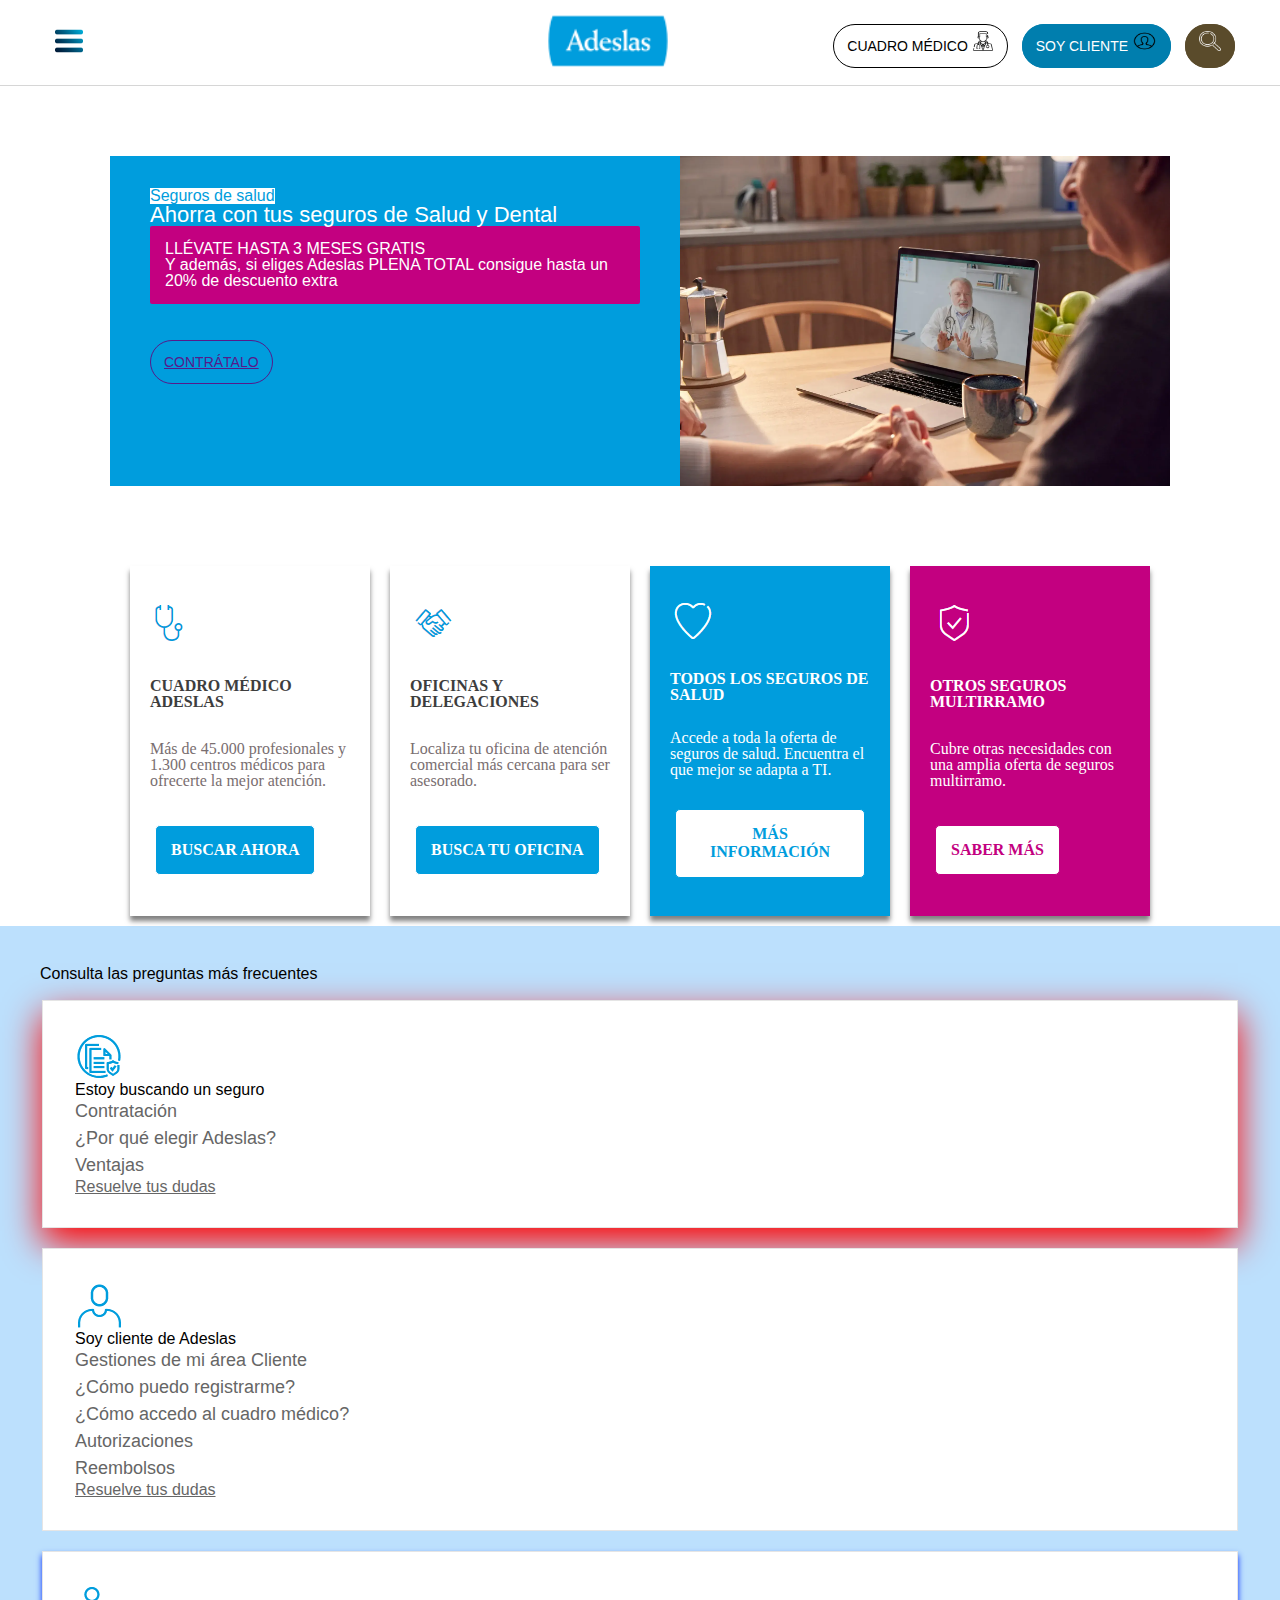
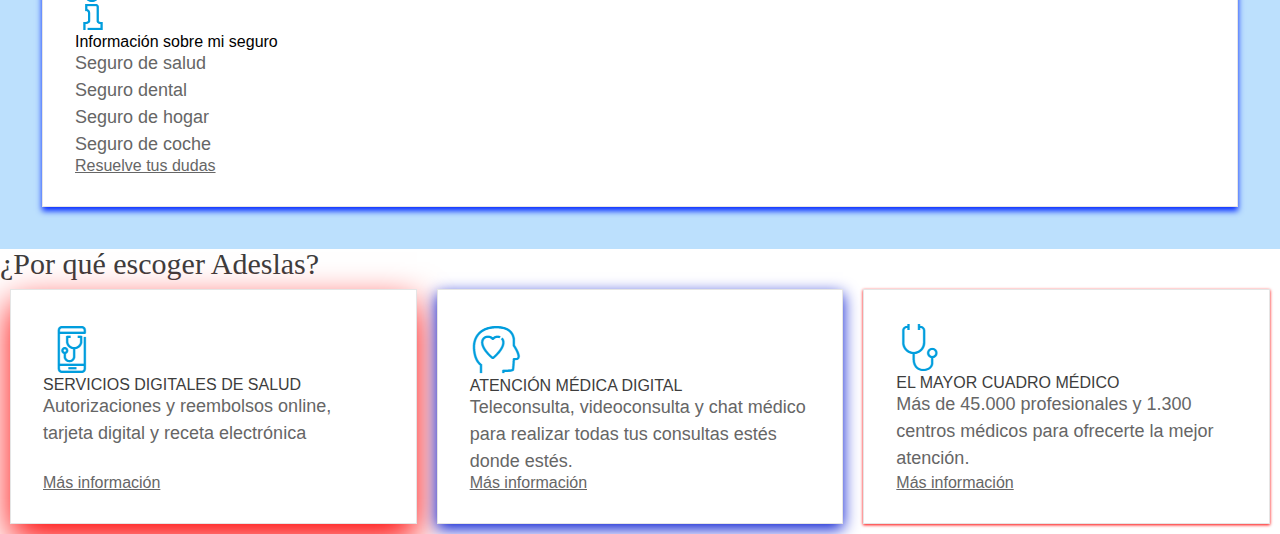
==== commit 3b3c0976: "@each box-shadows implemented" ====
--- a/index.html
+++ b/index.html
@@ -98,7 +98,7 @@
                 </div>
             </div>
 
-            <div class="c-card g--box-shadow-4">
+            <div class="c-card g--box-shadow-none">
 
                 <div class="c-card__header">
                     <img  class="c-img" src="./icons/icon-question2.png" alt="">
@@ -123,7 +123,7 @@
 
             </div>
 
-            <div class="c-card g--box-shadow-3">
+            <div class="c-card g--box-shadow-2">
 
                 <div class="c-card__header">
                     <img class="c-img" src="./icons/icon-question3.png" alt="">
@@ -163,7 +163,7 @@
                 </div>
             </div>
 
-            <div class="c-card g--box-shadow-5">
+            <div class="c-card g--box-shadow">
                 <div class="c-card__header">
                     <img src="./icons/2.png">
                     <h2 class="c-img g--text-uppercase g--title-color">ATENCIÓN MÉDICA DIGITAL</h2>
@@ -177,7 +177,7 @@
             </div>
 
 
-            <div class="c-card g--box-shadow-5">
+            <div class="c-card g--box-shadow-1">
                 <div class="c-card__header">
                     <img src="./icons/3.png">
                     <h2 class="c-img g--text-uppercase g--title-color">EL MAYOR CUADRO MÉDICO</h2>
--- a/scss/main.css
+++ b/scss/main.css
@@ -2150,6 +2150,10 @@
   background-color: var(--color-blanco);
 }
 
+.g--box-shadow-none {
+  box-shadow: none;
+}
+
 .g--box-shadow-1 {
   box-shadow: 0 1px 3px hsl(0, 100%, 50%);
 }
@@ -2158,15 +2162,15 @@
   box-shadow: 0 4px 6px hsl(231, 100%, 51%);
 }
 
+.g--box-shadow {
+  box-shadow: 0 5px 15px hsl(234, 100%, 41%);
+}
+
 .g--box-shadow-3 {
-  box-shadow: 0 5px 15px hsl(234, 100%, 41%);
+  box-shadow: 0 10px 24px hsl(0, 100%, 40%);
 }
 
 .g--box-shadow-4 {
-  box-shadow: 0 10px 24px hsl(0, 100%, 40%);
-}
-
-.g--box-shadow-5 {
   box-shadow: 0 15px 35px hsl(0, 100%, 50%);
 }
 
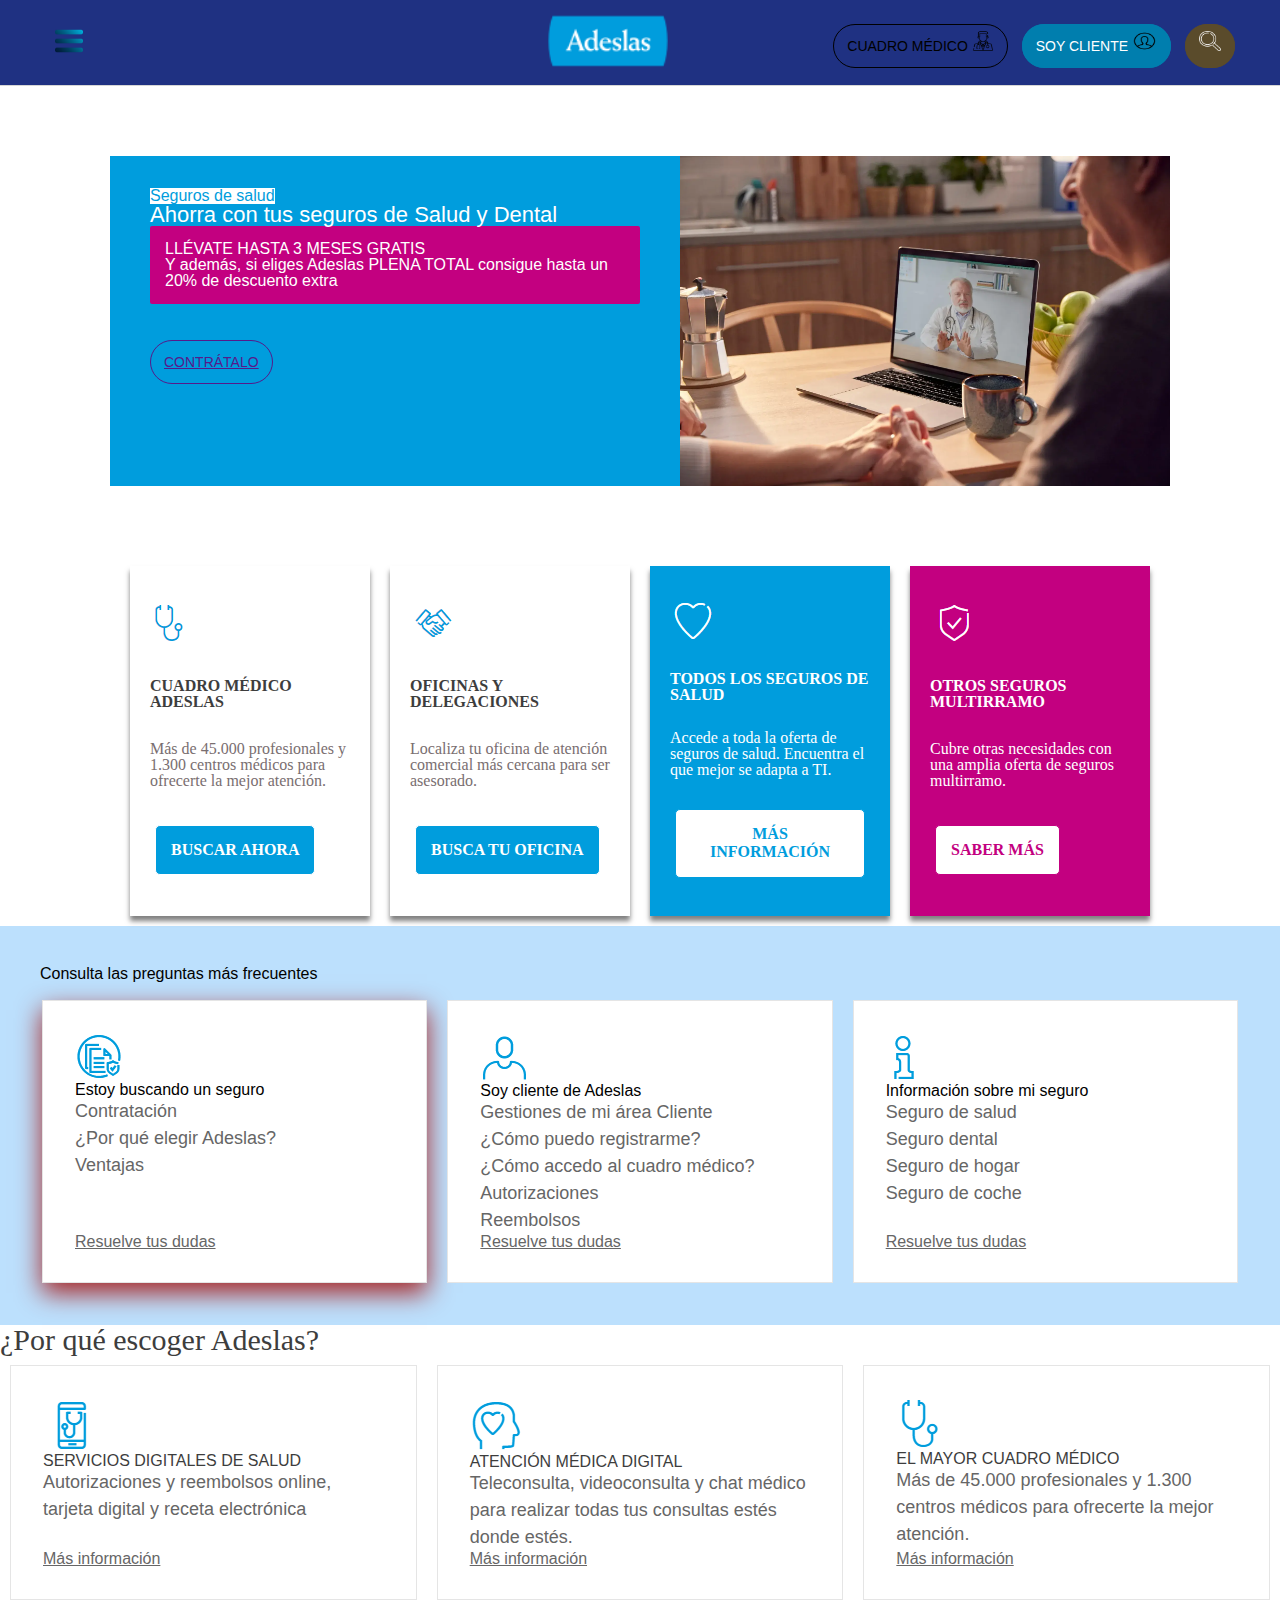
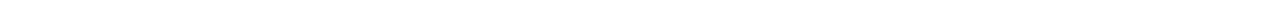
==== commit 577b0cfb: "variable colors" ====
--- a/index.html
+++ b/index.html
@@ -3,12 +3,12 @@
 <head>
     <meta charset="UTF-8">
     <meta name="viewport" content="width=device-width, initial-scale=1.0">
-    <link rel="stylesheet" href="./scss/main.css">
+    <link rel="stylesheet" href="/scss/main.css">
     <title>Services</title>
 </head>
 <body>
 
-    <div class="" >
+    <div class="g--background-color-blues-9">
 
         <div  class="c-nav" >
 
@@ -75,8 +75,8 @@
 
         <h1 class="c-title g--margin-3">Consulta las preguntas más frecuentes</h1>
 
-        <div class="l-columns l-columns--5" >
-            <div class="c-card g--box-shadow-4">
+        <div class="l-columns l-columns--3" >
+            <div class="c-card g--box-shadows-xlg">
 
                 <div class="c-card__header">
                     <img class="c-img" src="./icons/icon-question1.png" alt="">
@@ -98,7 +98,7 @@
                 </div>
             </div>
 
-            <div class="c-card g--box-shadow-none">
+            <div class="c-card ">
 
                 <div class="c-card__header">
                     <img  class="c-img" src="./icons/icon-question2.png" alt="">
@@ -123,7 +123,7 @@
 
             </div>
 
-            <div class="c-card g--box-shadow-2">
+            <div class="c-card">
 
                 <div class="c-card__header">
                     <img class="c-img" src="./icons/icon-question3.png" alt="">
@@ -150,7 +150,7 @@
     <section>
         <h1 class="c-title--big g--title-color">¿Por qué escoger Adeslas?</h1>
         <div class="l-columns l-columns--3">
-            <div class="c-card g--box-shadow-4">
+            <div class="c-card">
                 <div class="c-card__header">
                     <img src="./icons/1.png">
                     <h2 class="c-img g--text-uppercase g--title-color">Servicios digitales de salud</h2>
@@ -163,7 +163,7 @@
                 </div>
             </div>
 
-            <div class="c-card g--box-shadow">
+            <div class="c-card">
                 <div class="c-card__header">
                     <img src="./icons/2.png">
                     <h2 class="c-img g--text-uppercase g--title-color">ATENCIÓN MÉDICA DIGITAL</h2>
@@ -177,7 +177,7 @@
             </div>
 
 
-            <div class="c-card g--box-shadow-1">
+            <div class="c-card">
                 <div class="c-card__header">
                     <img src="./icons/3.png">
                     <h2 class="c-img g--text-uppercase g--title-color">EL MAYOR CUADRO MÉDICO</h2>
--- a/scss/main.css
+++ b/scss/main.css
@@ -2150,28 +2150,979 @@
   background-color: var(--color-blanco);
 }
 
-.g--box-shadow-none {
+.g--box-shadows-none {
+  -webkit-box-shadow: none;
+  -moz-box-shadow: none;
   box-shadow: none;
 }
 
-.g--box-shadow-1 {
-  box-shadow: 0 1px 3px hsl(0, 100%, 50%);
-}
-
-.g--box-shadow-2 {
-  box-shadow: 0 4px 6px hsl(231, 100%, 51%);
-}
-
-.g--box-shadow {
-  box-shadow: 0 5px 15px hsl(234, 100%, 41%);
-}
-
-.g--box-shadow-3 {
-  box-shadow: 0 10px 24px hsl(0, 100%, 40%);
-}
-
-.g--box-shadow-4 {
-  box-shadow: 0 15px 35px hsl(0, 100%, 50%);
+.g--box-shadows-sm {
+  -webkit-box-shadow: 0 1px 3px hsl(0, 0%, 0%);
+  -moz-box-shadow: 0 1px 3px hsl(0, 0%, 0%);
+  box-shadow: 0 1px 3px hsl(0, 0%, 0%);
+}
+
+.g--box-shadows {
+  -webkit-box-shadow: 0 4px 6px hsl(0, 0%, 0%);
+  -moz-box-shadow: 0 4px 6px hsl(0, 0%, 0%);
+  box-shadow: 0 4px 6px hsl(0, 0%, 0%);
+}
+
+.g--box-shadows-lg {
+  -webkit-box-shadow: 0 5px 15px hsl(0, 0%, 0%);
+  -moz-box-shadow: 0 5px 15px hsl(0, 0%, 0%);
+  box-shadow: 0 5px 15px hsl(0, 0%, 0%);
+}
+
+.g--box-shadows-xlg {
+  -webkit-box-shadow: 0 10px 24px hsl(0, 64%, 40%);
+  -moz-box-shadow: 0 10px 24px hsl(0, 64%, 40%);
+  box-shadow: 0 10px 24px hsl(0, 64%, 40%);
+}
+
+.g--box-shadows-xxlg {
+  -webkit-box-shadow: 0 1 5px 35px hsl(0, 0%, 0%);
+  -moz-box-shadow: 0 1 5px 35px hsl(0, 0%, 0%);
+  box-shadow: 0 1 5px 35px hsl(0, 0%, 0%);
+}
+
+:root {
+  --color-primary-1: #DCEBFE;
+  --color-primary-2: #BEDBFE;
+  --color-primary-3: #91C3FD;
+  --color-primary-4: #61A6FA;
+  --color-primary-5: #3C83F6;
+  --color-primary-6: #2463EB;
+  --color-primary-7: #1D4FD7;
+  --color-primary-8: #1E3FAE;
+  --color-primary-9: #1E3B8A;
+  --color-alterntaive-1: #FEF3C8;
+  --color-alterntaive-2: #FDE68B;
+  --color-alterntaive-3: #FCD44F;
+  --color-alterntaive-4: #FBBD23;
+  --color-alterntaive-5: #F59F0A;
+  --color-alterntaive-6: #DB7706;
+  --color-alterntaive-7: #B35309;
+  --color-alterntaive-8: #91400D;
+  --color-alterntaive-9: #76350F;
+  --color-greys-1: #f0f0f0;
+  --color-greys-2: #D9D9D9;
+  --color-greys-3: #C2C2C2;
+  --color-greys-4: #ABABAB;
+  --color-greys-5: #949494;
+  --color-greys-6: #7D7D7D;
+  --color-greys-7: #666666;
+  --color-greys-8: #4F4F4F;
+  --color-greys-9: #383838;
+  --color-white-1: #FFFFFF;
+  --color-white-2: #FCFCFC;
+  --color-white-3: #FAFAFA;
+  --color-white-4: #F7F7F7;
+  --color-white-5: #F5F5F5;
+  --color-white-6: #F2F2F2;
+  --color-white-7: #F0F0F0;
+  --color-white-8: #EDEDED;
+  --color-white-9: #EBEBEB;
+  --color-reds-1: #FEE1E1;
+  --color-reds-2: #FEC8C8;
+  --color-reds-3: #FCA6A6;
+  --color-reds-4: #F87272;
+  --color-reds-5: #EF4343;
+  --color-reds-6: #DC2828;
+  --color-reds-7: #BA1C1C;
+  --color-reds-8: #981B1B;
+  --color-reds-9: #811D1D;
+  --color-greens-1: #E3F9E5;
+  --color-greens-2: #C5EBCA;
+  --color-greens-3: #A6DDAF;
+  --color-greens-4: #84CE96;
+  --color-greens-5: #61BE7E;
+  --color-greens-6: #47A766;
+  --color-greens-7: #3D9149;
+  --color-greens-8: #317A3C;
+  --color-greens-9: #2B6B34;
+  --color-blues-1: #DDEEFB;
+  --color-blues-2: #BDD7F8;
+  --color-blues-3: #97BFF5;
+  --color-blues-4: #6D9EEB;
+  --color-blues-5: #4D7DDA;
+  --color-blues-6: #375CC5;
+  --color-blues-7: #2F4FBF;
+  --color-blues-8: #263D9C;
+  --color-blues-9: #1F3182;
+  --color-yellows-1: #FEF9C8;
+  --color-yellows-2: #FEF08A;
+  --color-yellows-3: #FDE047;
+  --color-yellows-4: #FACC15;
+  --color-yellows-5: #E9B814;
+  --color-yellows-6: #D4A013;
+  --color-yellows-7: #B7830F;
+  --color-yellows-8: #975A16;
+  --color-yellows-9: #7C421F;
+}
+
+.g--color-primary-1 {
+  color: var(--color-primary-1);
+}
+
+.g--background-color-primary-1 {
+  background-color: var(--color-primary-1);
+}
+
+.g--border-color-primary-1 {
+  border-color: var(--color-primary-1);
+}
+
+.g--color-primary-2 {
+  color: var(--color-primary-2);
+}
+
+.g--background-color-primary-2 {
+  background-color: var(--color-primary-2);
+}
+
+.g--border-color-primary-2 {
+  border-color: var(--color-primary-2);
+}
+
+.g--color-primary-3 {
+  color: var(--color-primary-3);
+}
+
+.g--background-color-primary-3 {
+  background-color: var(--color-primary-3);
+}
+
+.g--border-color-primary-3 {
+  border-color: var(--color-primary-3);
+}
+
+.g--color-primary-4 {
+  color: var(--color-primary-4);
+}
+
+.g--background-color-primary-4 {
+  background-color: var(--color-primary-4);
+}
+
+.g--border-color-primary-4 {
+  border-color: var(--color-primary-4);
+}
+
+.g--color-primary-5 {
+  color: var(--color-primary-5);
+}
+
+.g--background-color-primary-5 {
+  background-color: var(--color-primary-5);
+}
+
+.g--border-color-primary-5 {
+  border-color: var(--color-primary-5);
+}
+
+.g--color-primary-6 {
+  color: var(--color-primary-6);
+}
+
+.g--background-color-primary-6 {
+  background-color: var(--color-primary-6);
+}
+
+.g--border-color-primary-6 {
+  border-color: var(--color-primary-6);
+}
+
+.g--color-primary-7 {
+  color: var(--color-primary-7);
+}
+
+.g--background-color-primary-7 {
+  background-color: var(--color-primary-7);
+}
+
+.g--border-color-primary-7 {
+  border-color: var(--color-primary-7);
+}
+
+.g--color-primary-8 {
+  color: var(--color-primary-8);
+}
+
+.g--background-color-primary-8 {
+  background-color: var(--color-primary-8);
+}
+
+.g--border-color-primary-8 {
+  border-color: var(--color-primary-8);
+}
+
+.g--color-primary-9 {
+  color: var(--color-primary-9);
+}
+
+.g--background-color-primary-9 {
+  background-color: var(--color-primary-9);
+}
+
+.g--border-color-primary-9 {
+  border-color: var(--color-primary-9);
+}
+
+.g--color-alterntaive-1 {
+  color: var(--color-alterntaive-1);
+}
+
+.g--background-color-alterntaive-1 {
+  background-color: var(--color-alterntaive-1);
+}
+
+.g--border-color-alterntaive-1 {
+  border-color: var(--color-alterntaive-1);
+}
+
+.g--color-alterntaive-2 {
+  color: var(--color-alterntaive-2);
+}
+
+.g--background-color-alterntaive-2 {
+  background-color: var(--color-alterntaive-2);
+}
+
+.g--border-color-alterntaive-2 {
+  border-color: var(--color-alterntaive-2);
+}
+
+.g--color-alterntaive-3 {
+  color: var(--color-alterntaive-3);
+}
+
+.g--background-color-alterntaive-3 {
+  background-color: var(--color-alterntaive-3);
+}
+
+.g--border-color-alterntaive-3 {
+  border-color: var(--color-alterntaive-3);
+}
+
+.g--color-alterntaive-4 {
+  color: var(--color-alterntaive-4);
+}
+
+.g--background-color-alterntaive-4 {
+  background-color: var(--color-alterntaive-4);
+}
+
+.g--border-color-alterntaive-4 {
+  border-color: var(--color-alterntaive-4);
+}
+
+.g--color-alterntaive-5 {
+  color: var(--color-alterntaive-5);
+}
+
+.g--background-color-alterntaive-5 {
+  background-color: var(--color-alterntaive-5);
+}
+
+.g--border-color-alterntaive-5 {
+  border-color: var(--color-alterntaive-5);
+}
+
+.g--color-alterntaive-6 {
+  color: var(--color-alterntaive-6);
+}
+
+.g--background-color-alterntaive-6 {
+  background-color: var(--color-alterntaive-6);
+}
+
+.g--border-color-alterntaive-6 {
+  border-color: var(--color-alterntaive-6);
+}
+
+.g--color-alterntaive-7 {
+  color: var(--color-alterntaive-7);
+}
+
+.g--background-color-alterntaive-7 {
+  background-color: var(--color-alterntaive-7);
+}
+
+.g--border-color-alterntaive-7 {
+  border-color: var(--color-alterntaive-7);
+}
+
+.g--color-alterntaive-8 {
+  color: var(--color-alterntaive-8);
+}
+
+.g--background-color-alterntaive-8 {
+  background-color: var(--color-alterntaive-8);
+}
+
+.g--border-color-alterntaive-8 {
+  border-color: var(--color-alterntaive-8);
+}
+
+.g--color-alterntaive-9 {
+  color: var(--color-alterntaive-9);
+}
+
+.g--background-color-alterntaive-9 {
+  background-color: var(--color-alterntaive-9);
+}
+
+.g--border-color-alterntaive-9 {
+  border-color: var(--color-alterntaive-9);
+}
+
+.g--color-greys-1 {
+  color: var(--color-greys-1);
+}
+
+.g--background-color-greys-1 {
+  background-color: var(--color-greys-1);
+}
+
+.g--border-color-greys-1 {
+  border-color: var(--color-greys-1);
+}
+
+.g--color-greys-2 {
+  color: var(--color-greys-2);
+}
+
+.g--background-color-greys-2 {
+  background-color: var(--color-greys-2);
+}
+
+.g--border-color-greys-2 {
+  border-color: var(--color-greys-2);
+}
+
+.g--color-greys-3 {
+  color: var(--color-greys-3);
+}
+
+.g--background-color-greys-3 {
+  background-color: var(--color-greys-3);
+}
+
+.g--border-color-greys-3 {
+  border-color: var(--color-greys-3);
+}
+
+.g--color-greys-4 {
+  color: var(--color-greys-4);
+}
+
+.g--background-color-greys-4 {
+  background-color: var(--color-greys-4);
+}
+
+.g--border-color-greys-4 {
+  border-color: var(--color-greys-4);
+}
+
+.g--color-greys-5 {
+  color: var(--color-greys-5);
+}
+
+.g--background-color-greys-5 {
+  background-color: var(--color-greys-5);
+}
+
+.g--border-color-greys-5 {
+  border-color: var(--color-greys-5);
+}
+
+.g--color-greys-6 {
+  color: var(--color-greys-6);
+}
+
+.g--background-color-greys-6 {
+  background-color: var(--color-greys-6);
+}
+
+.g--border-color-greys-6 {
+  border-color: var(--color-greys-6);
+}
+
+.g--color-greys-7 {
+  color: var(--color-greys-7);
+}
+
+.g--background-color-greys-7 {
+  background-color: var(--color-greys-7);
+}
+
+.g--border-color-greys-7 {
+  border-color: var(--color-greys-7);
+}
+
+.g--color-greys-8 {
+  color: var(--color-greys-8);
+}
+
+.g--background-color-greys-8 {
+  background-color: var(--color-greys-8);
+}
+
+.g--border-color-greys-8 {
+  border-color: var(--color-greys-8);
+}
+
+.g--color-greys-9 {
+  color: var(--color-greys-9);
+}
+
+.g--background-color-greys-9 {
+  background-color: var(--color-greys-9);
+}
+
+.g--border-color-greys-9 {
+  border-color: var(--color-greys-9);
+}
+
+.g--color-white-1 {
+  color: var(--color-white-1);
+}
+
+.g--background-color-white-1 {
+  background-color: var(--color-white-1);
+}
+
+.g--border-color-white-1 {
+  border-color: var(--color-white-1);
+}
+
+.g--color-white-2 {
+  color: var(--color-white-2);
+}
+
+.g--background-color-white-2 {
+  background-color: var(--color-white-2);
+}
+
+.g--border-color-white-2 {
+  border-color: var(--color-white-2);
+}
+
+.g--color-white-3 {
+  color: var(--color-white-3);
+}
+
+.g--background-color-white-3 {
+  background-color: var(--color-white-3);
+}
+
+.g--border-color-white-3 {
+  border-color: var(--color-white-3);
+}
+
+.g--color-white-4 {
+  color: var(--color-white-4);
+}
+
+.g--background-color-white-4 {
+  background-color: var(--color-white-4);
+}
+
+.g--border-color-white-4 {
+  border-color: var(--color-white-4);
+}
+
+.g--color-white-5 {
+  color: var(--color-white-5);
+}
+
+.g--background-color-white-5 {
+  background-color: var(--color-white-5);
+}
+
+.g--border-color-white-5 {
+  border-color: var(--color-white-5);
+}
+
+.g--color-white-6 {
+  color: var(--color-white-6);
+}
+
+.g--background-color-white-6 {
+  background-color: var(--color-white-6);
+}
+
+.g--border-color-white-6 {
+  border-color: var(--color-white-6);
+}
+
+.g--color-white-7 {
+  color: var(--color-white-7);
+}
+
+.g--background-color-white-7 {
+  background-color: var(--color-white-7);
+}
+
+.g--border-color-white-7 {
+  border-color: var(--color-white-7);
+}
+
+.g--color-white-8 {
+  color: var(--color-white-8);
+}
+
+.g--background-color-white-8 {
+  background-color: var(--color-white-8);
+}
+
+.g--border-color-white-8 {
+  border-color: var(--color-white-8);
+}
+
+.g--color-white-9 {
+  color: var(--color-white-9);
+}
+
+.g--background-color-white-9 {
+  background-color: var(--color-white-9);
+}
+
+.g--border-color-white-9 {
+  border-color: var(--color-white-9);
+}
+
+.g--color-reds-1 {
+  color: var(--color-reds-1);
+}
+
+.g--background-color-reds-1 {
+  background-color: var(--color-reds-1);
+}
+
+.g--border-color-reds-1 {
+  border-color: var(--color-reds-1);
+}
+
+.g--color-reds-2 {
+  color: var(--color-reds-2);
+}
+
+.g--background-color-reds-2 {
+  background-color: var(--color-reds-2);
+}
+
+.g--border-color-reds-2 {
+  border-color: var(--color-reds-2);
+}
+
+.g--color-reds-3 {
+  color: var(--color-reds-3);
+}
+
+.g--background-color-reds-3 {
+  background-color: var(--color-reds-3);
+}
+
+.g--border-color-reds-3 {
+  border-color: var(--color-reds-3);
+}
+
+.g--color-reds-4 {
+  color: var(--color-reds-4);
+}
+
+.g--background-color-reds-4 {
+  background-color: var(--color-reds-4);
+}
+
+.g--border-color-reds-4 {
+  border-color: var(--color-reds-4);
+}
+
+.g--color-reds-5 {
+  color: var(--color-reds-5);
+}
+
+.g--background-color-reds-5 {
+  background-color: var(--color-reds-5);
+}
+
+.g--border-color-reds-5 {
+  border-color: var(--color-reds-5);
+}
+
+.g--color-reds-6 {
+  color: var(--color-reds-6);
+}
+
+.g--background-color-reds-6 {
+  background-color: var(--color-reds-6);
+}
+
+.g--border-color-reds-6 {
+  border-color: var(--color-reds-6);
+}
+
+.g--color-reds-7 {
+  color: var(--color-reds-7);
+}
+
+.g--background-color-reds-7 {
+  background-color: var(--color-reds-7);
+}
+
+.g--border-color-reds-7 {
+  border-color: var(--color-reds-7);
+}
+
+.g--color-reds-8 {
+  color: var(--color-reds-8);
+}
+
+.g--background-color-reds-8 {
+  background-color: var(--color-reds-8);
+}
+
+.g--border-color-reds-8 {
+  border-color: var(--color-reds-8);
+}
+
+.g--color-reds-9 {
+  color: var(--color-reds-9);
+}
+
+.g--background-color-reds-9 {
+  background-color: var(--color-reds-9);
+}
+
+.g--border-color-reds-9 {
+  border-color: var(--color-reds-9);
+}
+
+.g--color-greens-1 {
+  color: var(--color-greens-1);
+}
+
+.g--background-color-greens-1 {
+  background-color: var(--color-greens-1);
+}
+
+.g--border-color-greens-1 {
+  border-color: var(--color-greens-1);
+}
+
+.g--color-greens-2 {
+  color: var(--color-greens-2);
+}
+
+.g--background-color-greens-2 {
+  background-color: var(--color-greens-2);
+}
+
+.g--border-color-greens-2 {
+  border-color: var(--color-greens-2);
+}
+
+.g--color-greens-3 {
+  color: var(--color-greens-3);
+}
+
+.g--background-color-greens-3 {
+  background-color: var(--color-greens-3);
+}
+
+.g--border-color-greens-3 {
+  border-color: var(--color-greens-3);
+}
+
+.g--color-greens-4 {
+  color: var(--color-greens-4);
+}
+
+.g--background-color-greens-4 {
+  background-color: var(--color-greens-4);
+}
+
+.g--border-color-greens-4 {
+  border-color: var(--color-greens-4);
+}
+
+.g--color-greens-5 {
+  color: var(--color-greens-5);
+}
+
+.g--background-color-greens-5 {
+  background-color: var(--color-greens-5);
+}
+
+.g--border-color-greens-5 {
+  border-color: var(--color-greens-5);
+}
+
+.g--color-greens-6 {
+  color: var(--color-greens-6);
+}
+
+.g--background-color-greens-6 {
+  background-color: var(--color-greens-6);
+}
+
+.g--border-color-greens-6 {
+  border-color: var(--color-greens-6);
+}
+
+.g--color-greens-7 {
+  color: var(--color-greens-7);
+}
+
+.g--background-color-greens-7 {
+  background-color: var(--color-greens-7);
+}
+
+.g--border-color-greens-7 {
+  border-color: var(--color-greens-7);
+}
+
+.g--color-greens-8 {
+  color: var(--color-greens-8);
+}
+
+.g--background-color-greens-8 {
+  background-color: var(--color-greens-8);
+}
+
+.g--border-color-greens-8 {
+  border-color: var(--color-greens-8);
+}
+
+.g--color-greens-9 {
+  color: var(--color-greens-9);
+}
+
+.g--background-color-greens-9 {
+  background-color: var(--color-greens-9);
+}
+
+.g--border-color-greens-9 {
+  border-color: var(--color-greens-9);
+}
+
+.g--color-blues-1 {
+  color: var(--color-blues-1);
+}
+
+.g--background-color-blues-1 {
+  background-color: var(--color-blues-1);
+}
+
+.g--border-color-blues-1 {
+  border-color: var(--color-blues-1);
+}
+
+.g--color-blues-2 {
+  color: var(--color-blues-2);
+}
+
+.g--background-color-blues-2 {
+  background-color: var(--color-blues-2);
+}
+
+.g--border-color-blues-2 {
+  border-color: var(--color-blues-2);
+}
+
+.g--color-blues-3 {
+  color: var(--color-blues-3);
+}
+
+.g--background-color-blues-3 {
+  background-color: var(--color-blues-3);
+}
+
+.g--border-color-blues-3 {
+  border-color: var(--color-blues-3);
+}
+
+.g--color-blues-4 {
+  color: var(--color-blues-4);
+}
+
+.g--background-color-blues-4 {
+  background-color: var(--color-blues-4);
+}
+
+.g--border-color-blues-4 {
+  border-color: var(--color-blues-4);
+}
+
+.g--color-blues-5 {
+  color: var(--color-blues-5);
+}
+
+.g--background-color-blues-5 {
+  background-color: var(--color-blues-5);
+}
+
+.g--border-color-blues-5 {
+  border-color: var(--color-blues-5);
+}
+
+.g--color-blues-6 {
+  color: var(--color-blues-6);
+}
+
+.g--background-color-blues-6 {
+  background-color: var(--color-blues-6);
+}
+
+.g--border-color-blues-6 {
+  border-color: var(--color-blues-6);
+}
+
+.g--color-blues-7 {
+  color: var(--color-blues-7);
+}
+
+.g--background-color-blues-7 {
+  background-color: var(--color-blues-7);
+}
+
+.g--border-color-blues-7 {
+  border-color: var(--color-blues-7);
+}
+
+.g--color-blues-8 {
+  color: var(--color-blues-8);
+}
+
+.g--background-color-blues-8 {
+  background-color: var(--color-blues-8);
+}
+
+.g--border-color-blues-8 {
+  border-color: var(--color-blues-8);
+}
+
+.g--color-blues-9 {
+  color: var(--color-blues-9);
+}
+
+.g--background-color-blues-9 {
+  background-color: var(--color-blues-9);
+}
+
+.g--border-color-blues-9 {
+  border-color: var(--color-blues-9);
+}
+
+.g--color-yellows-1 {
+  color: var(--color-yellows-1);
+}
+
+.g--background-color-yellows-1 {
+  background-color: var(--color-yellows-1);
+}
+
+.g--border-color-yellows-1 {
+  border-color: var(--color-yellows-1);
+}
+
+.g--color-yellows-2 {
+  color: var(--color-yellows-2);
+}
+
+.g--background-color-yellows-2 {
+  background-color: var(--color-yellows-2);
+}
+
+.g--border-color-yellows-2 {
+  border-color: var(--color-yellows-2);
+}
+
+.g--color-yellows-3 {
+  color: var(--color-yellows-3);
+}
+
+.g--background-color-yellows-3 {
+  background-color: var(--color-yellows-3);
+}
+
+.g--border-color-yellows-3 {
+  border-color: var(--color-yellows-3);
+}
+
+.g--color-yellows-4 {
+  color: var(--color-yellows-4);
+}
+
+.g--background-color-yellows-4 {
+  background-color: var(--color-yellows-4);
+}
+
+.g--border-color-yellows-4 {
+  border-color: var(--color-yellows-4);
+}
+
+.g--color-yellows-5 {
+  color: var(--color-yellows-5);
+}
+
+.g--background-color-yellows-5 {
+  background-color: var(--color-yellows-5);
+}
+
+.g--border-color-yellows-5 {
+  border-color: var(--color-yellows-5);
+}
+
+.g--color-yellows-6 {
+  color: var(--color-yellows-6);
+}
+
+.g--background-color-yellows-6 {
+  background-color: var(--color-yellows-6);
+}
+
+.g--border-color-yellows-6 {
+  border-color: var(--color-yellows-6);
+}
+
+.g--color-yellows-7 {
+  color: var(--color-yellows-7);
+}
+
+.g--background-color-yellows-7 {
+  background-color: var(--color-yellows-7);
+}
+
+.g--border-color-yellows-7 {
+  border-color: var(--color-yellows-7);
+}
+
+.g--color-yellows-8 {
+  color: var(--color-yellows-8);
+}
+
+.g--background-color-yellows-8 {
+  background-color: var(--color-yellows-8);
+}
+
+.g--border-color-yellows-8 {
+  border-color: var(--color-yellows-8);
+}
+
+.g--color-yellows-9 {
+  color: var(--color-yellows-9);
+}
+
+.g--background-color-yellows-9 {
+  background-color: var(--color-yellows-9);
+}
+
+.g--border-color-yellows-9 {
+  border-color: var(--color-yellows-9);
 }
 
 /*# sourceMappingURL=main.css.map */
